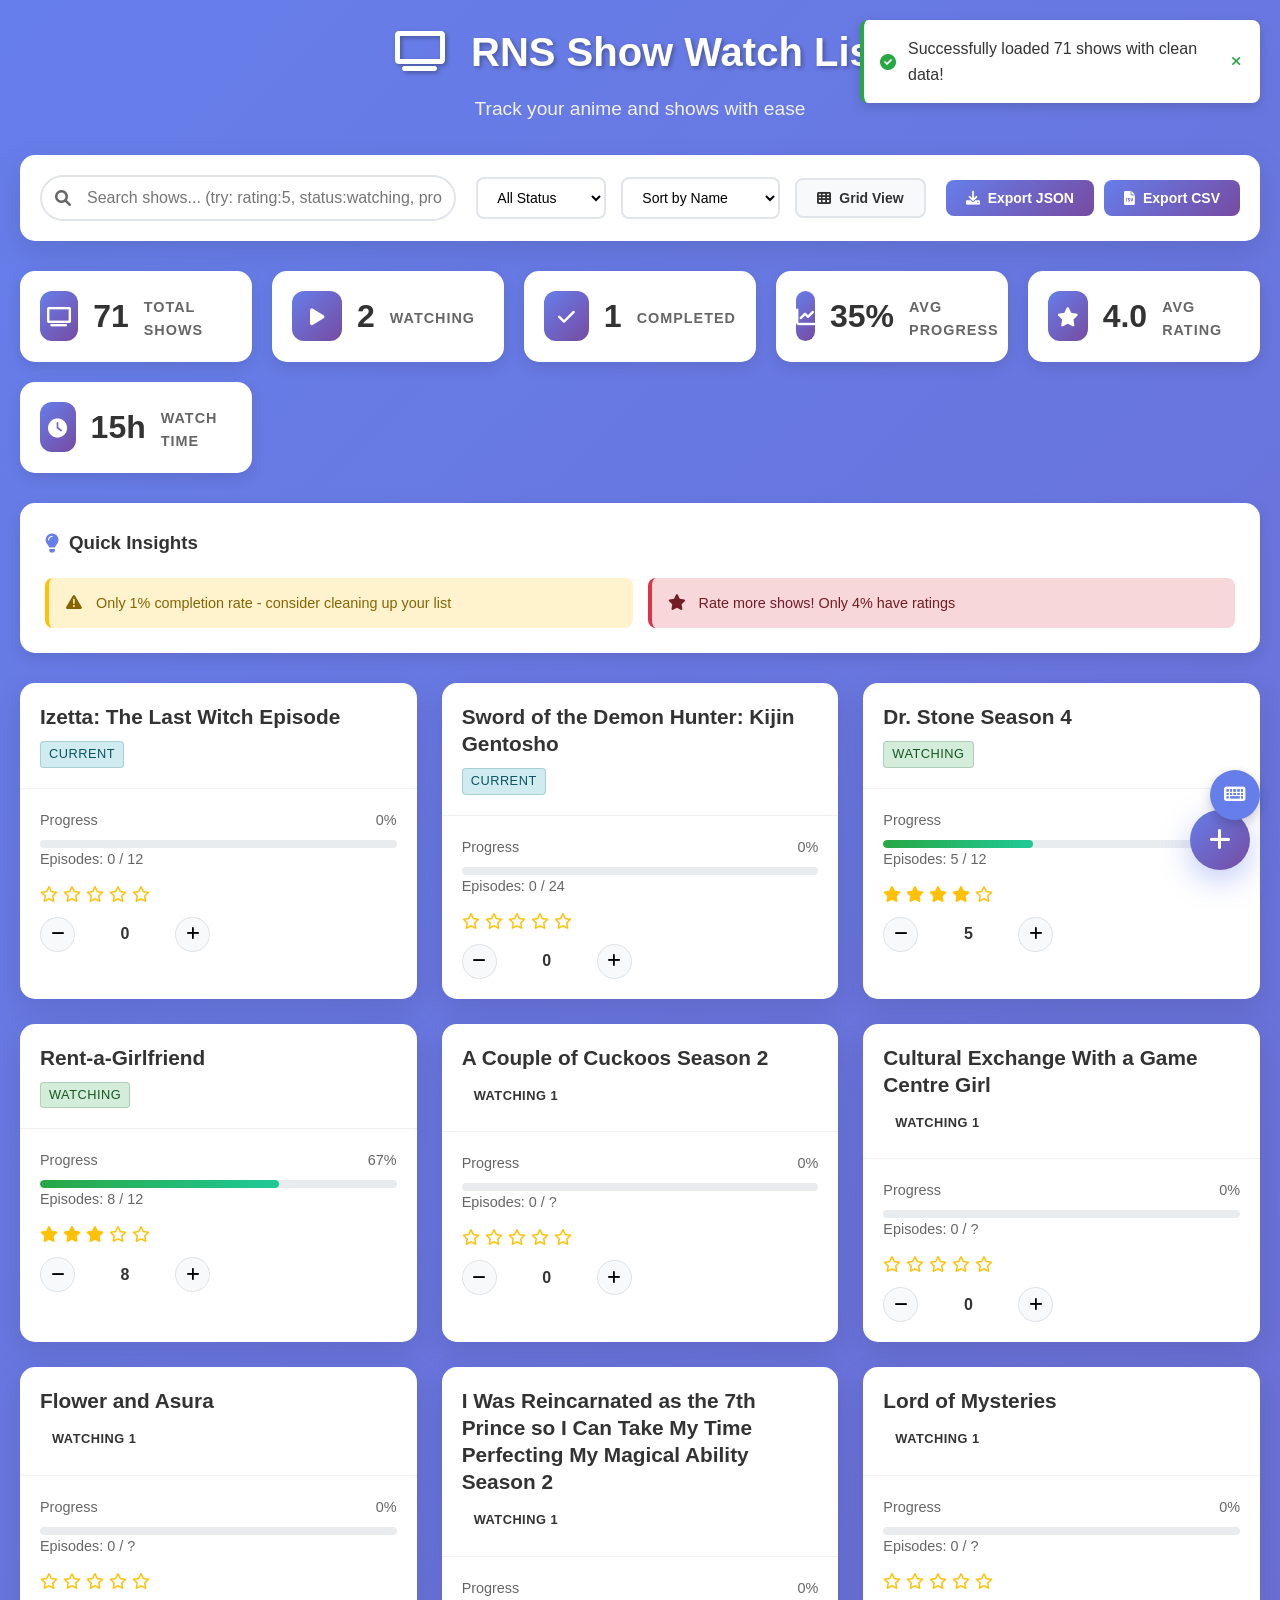
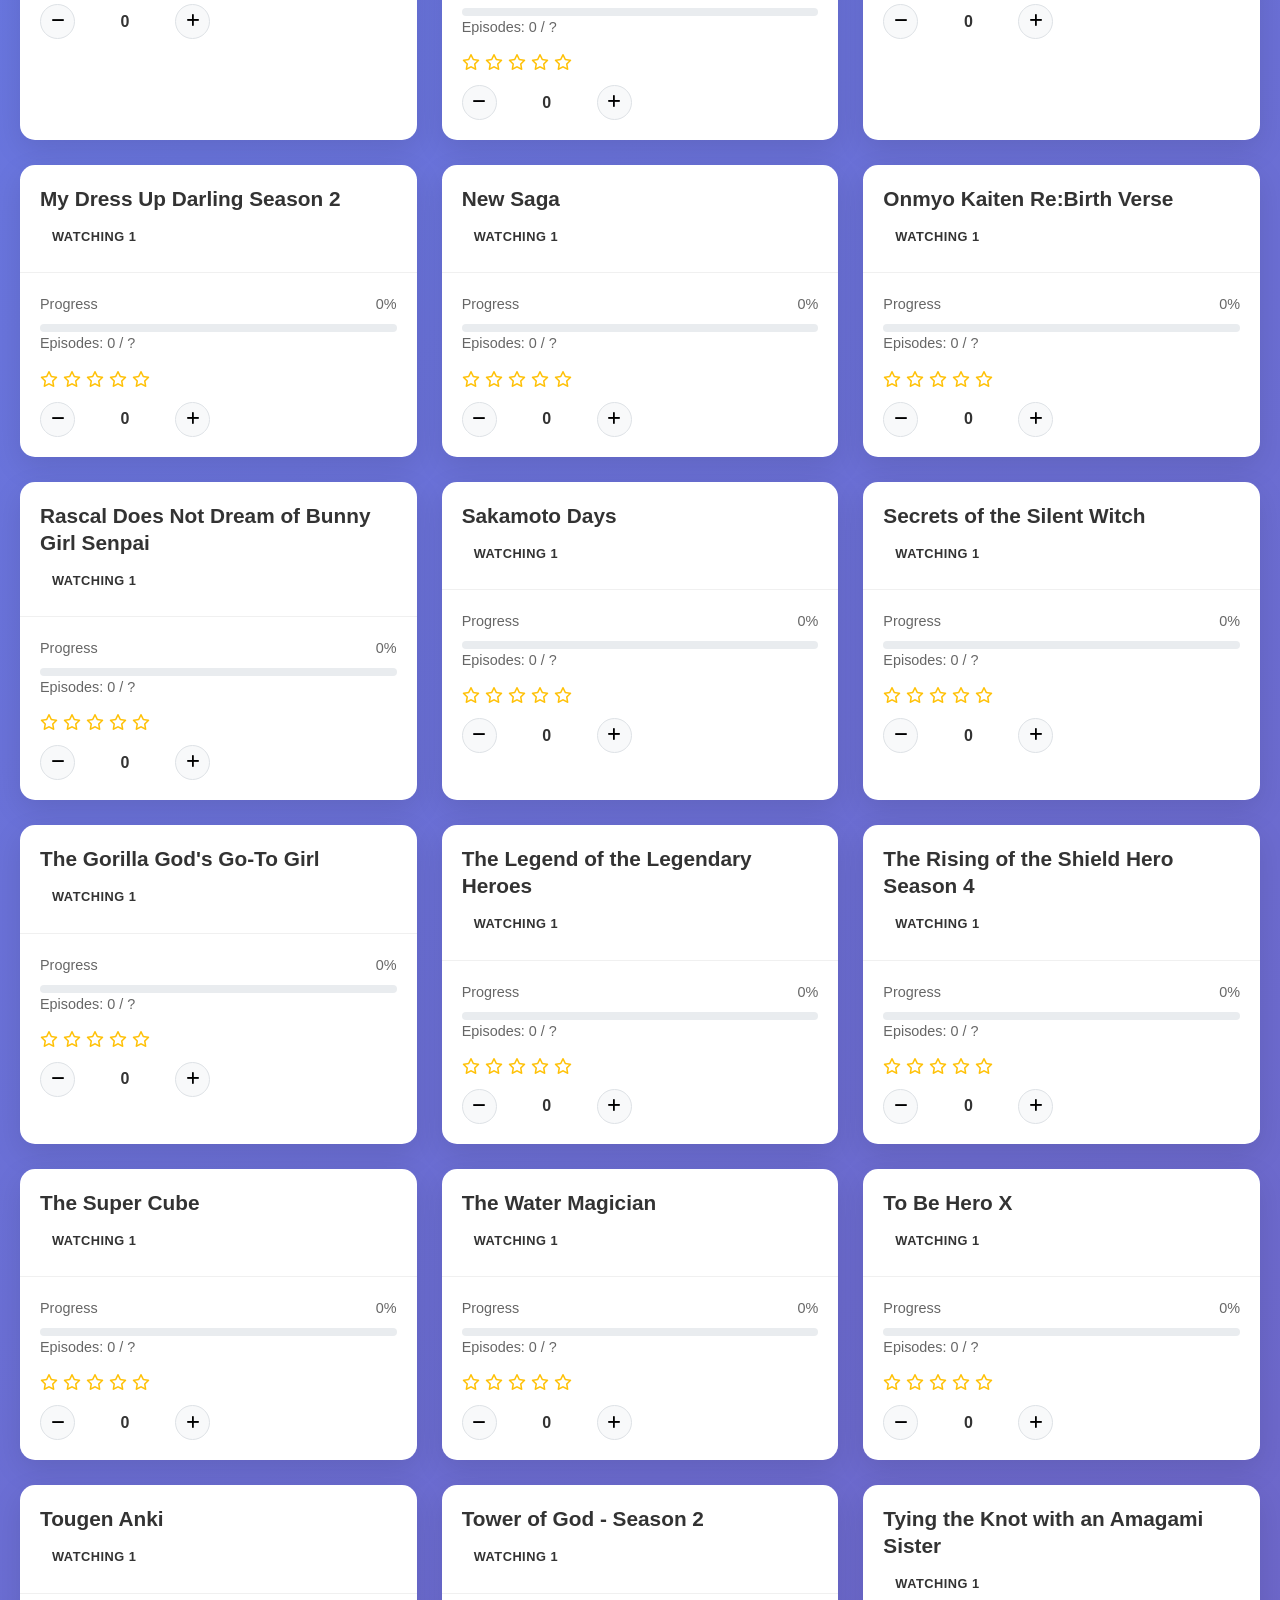
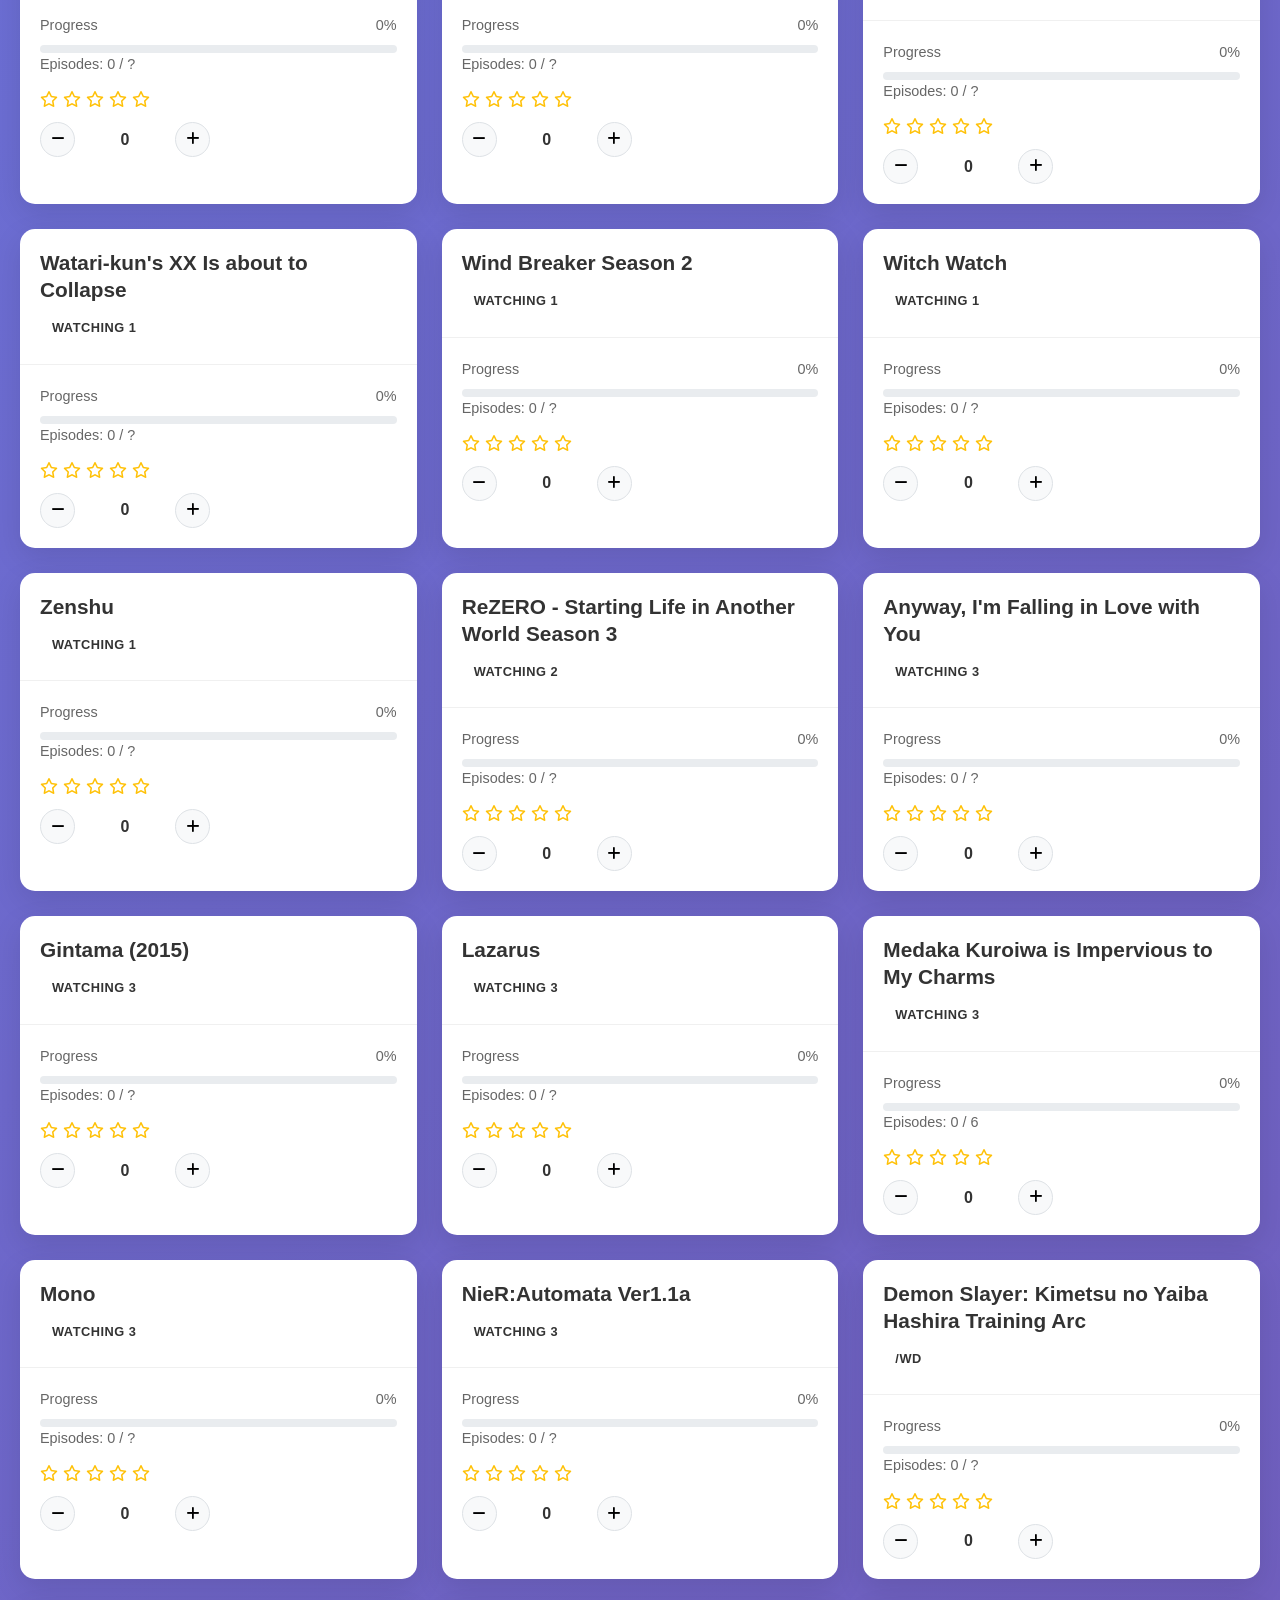
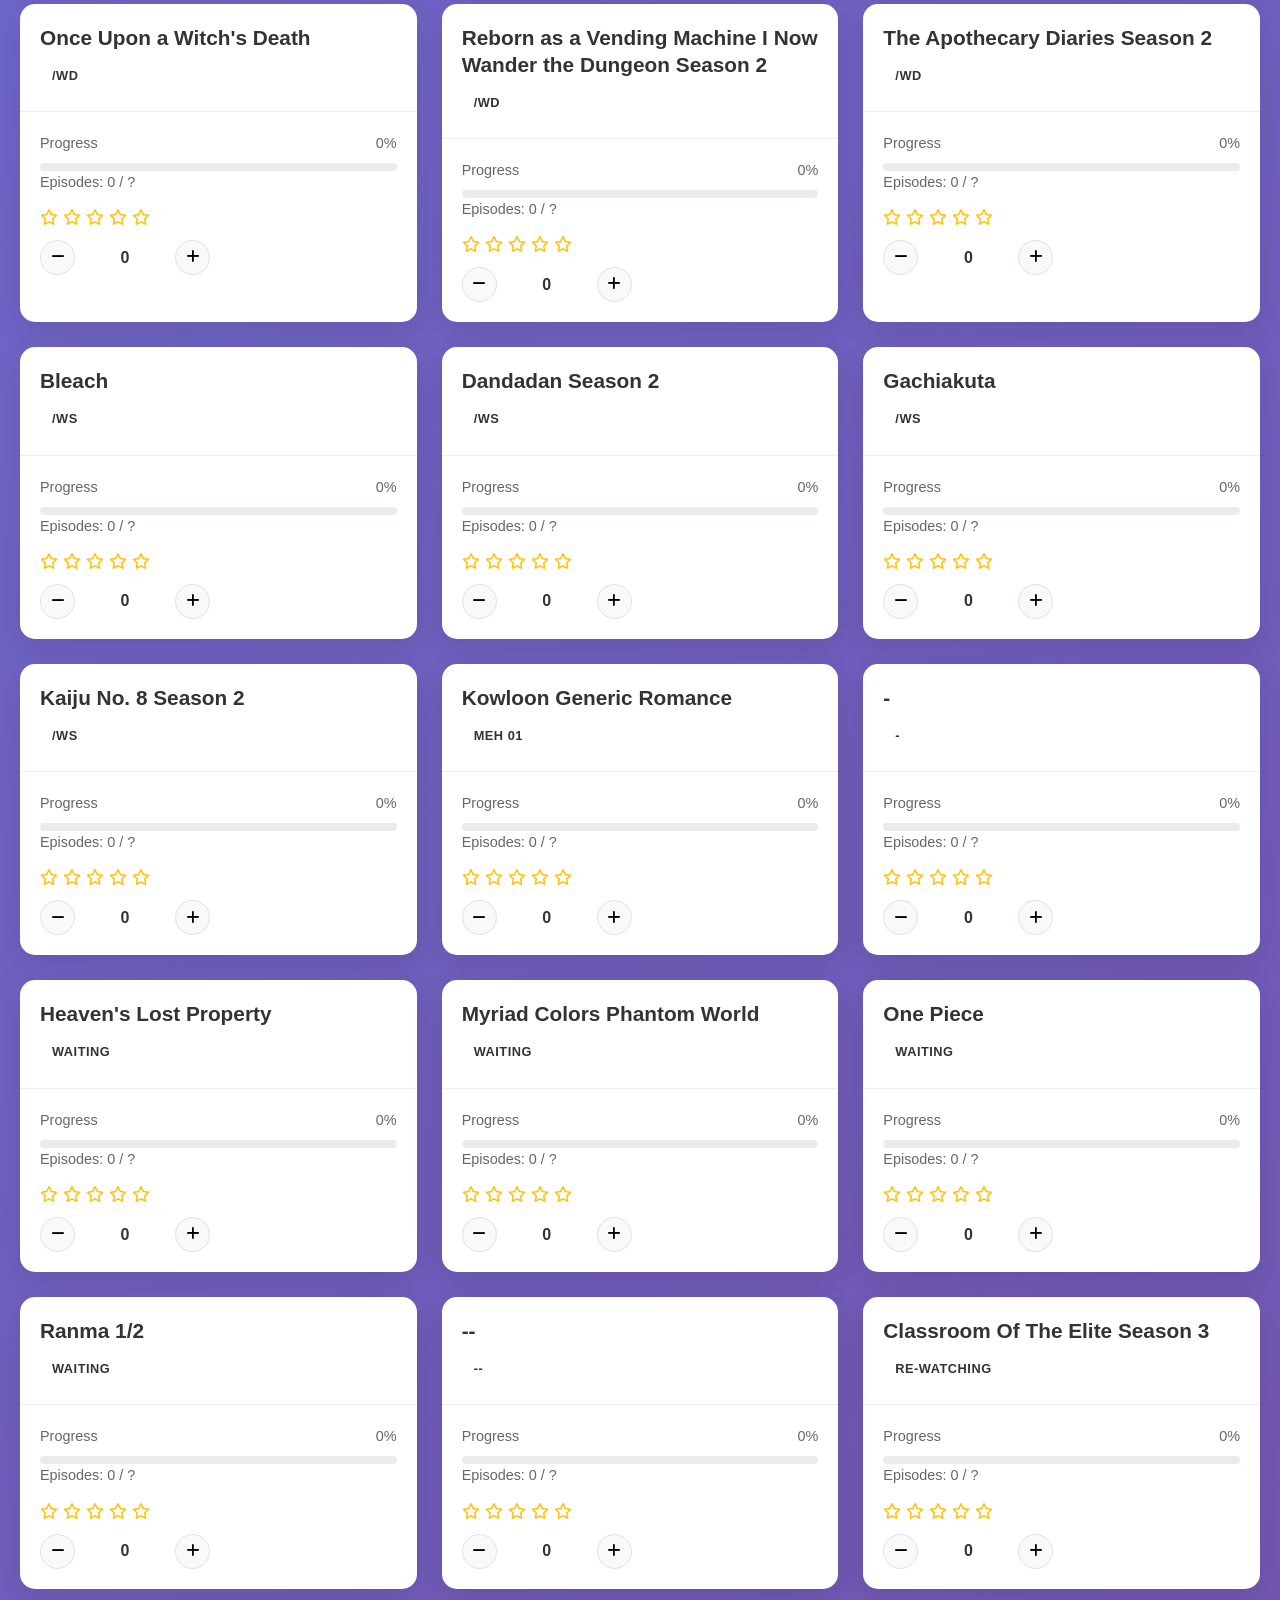
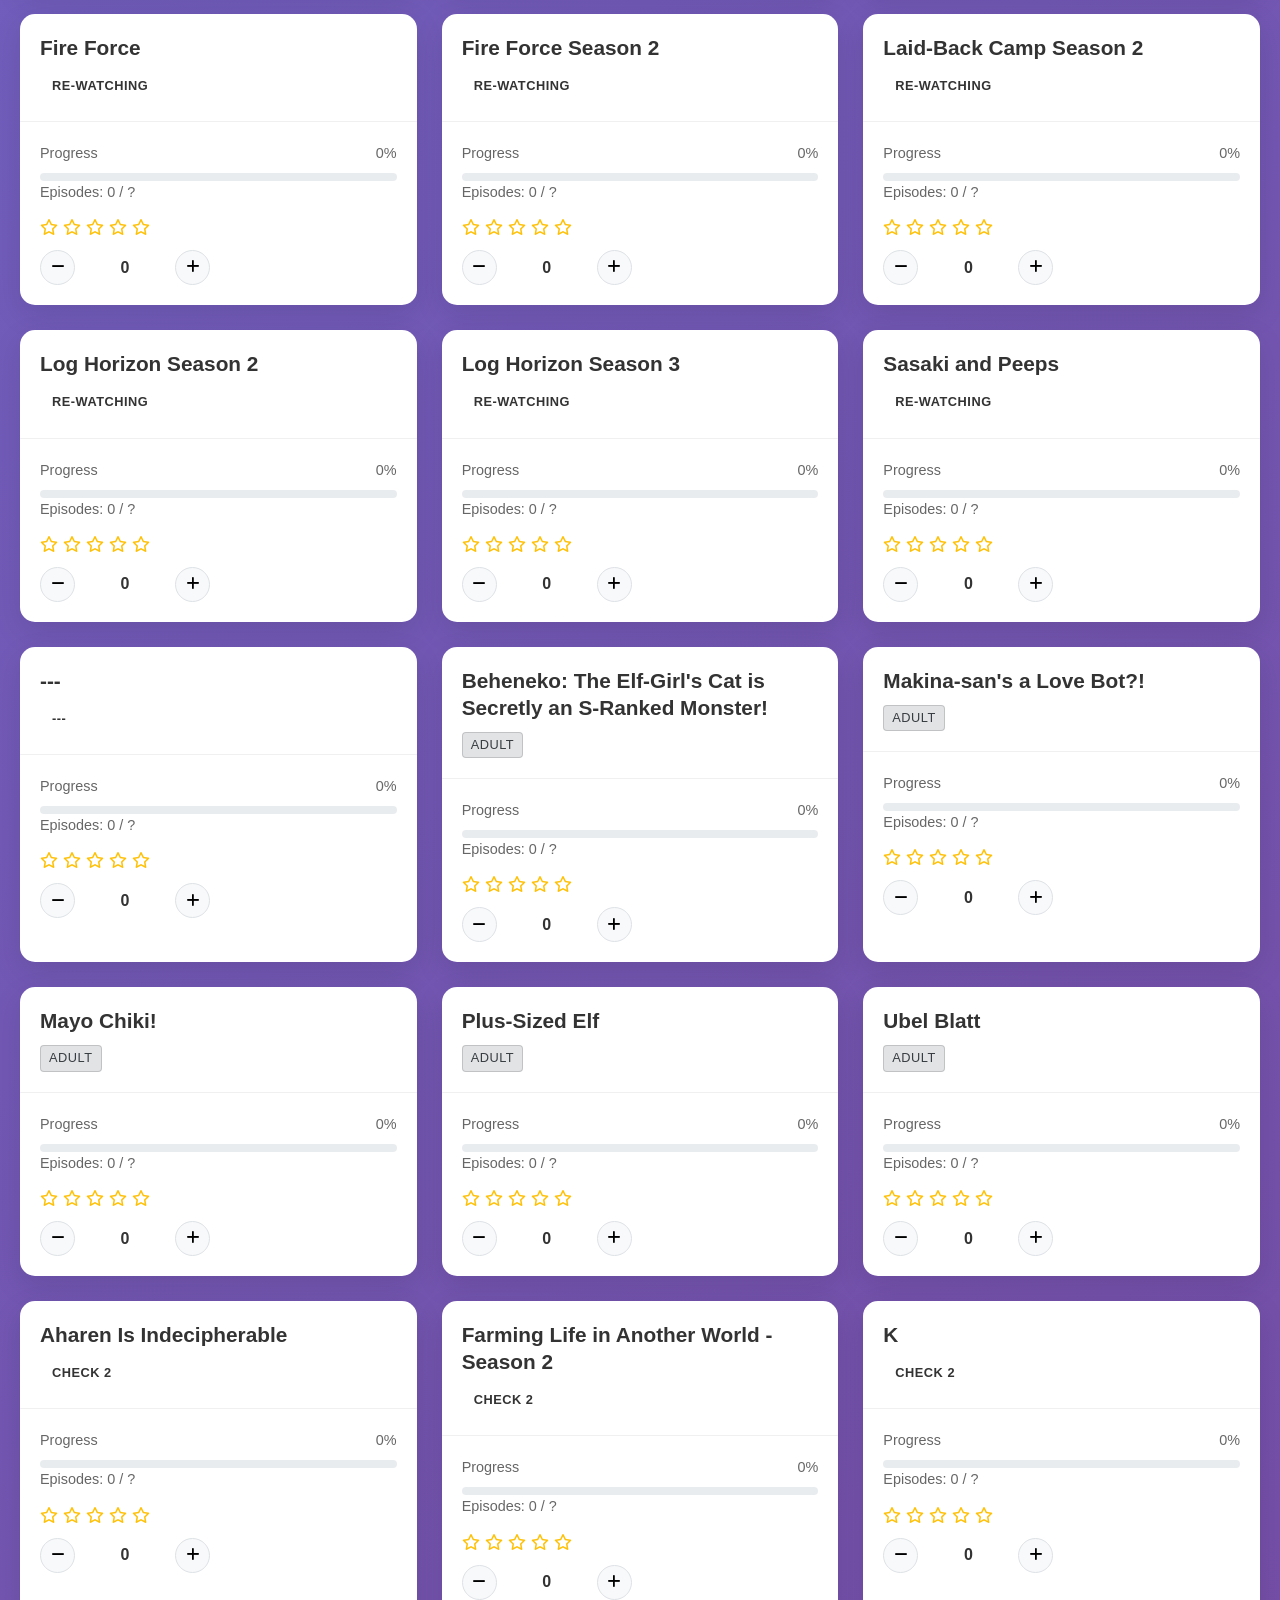
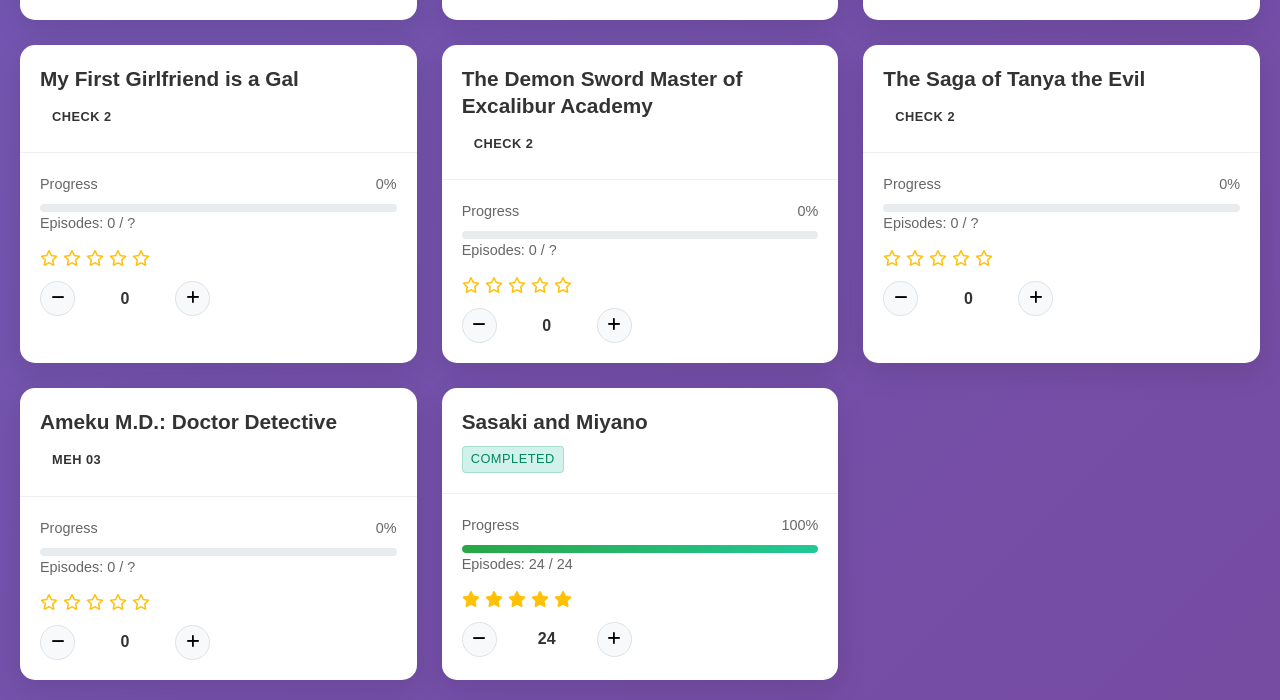
==== index.html @ f9ab8581 "Phase 2: Advanced features and analytics complete 🚀 Major enhancements delivered:  ANALYTICS & INSIG" ====
<!DOCTYPE html>
<html lang="en">
<head>
    <meta charset="UTF-8">
    <meta name="viewport" content="width=device-width, initial-scale=1.0">
    <title>RNS Show Watch List</title>
    <link rel="stylesheet" href="styles.css">
    <link href="https://cdnjs.cloudflare.com/ajax/libs/font-awesome/6.0.0/css/all.min.css" rel="stylesheet">
</head>
<body>
    <div class="container">
        <!-- Header -->
        <header class="header">
            <h1><i class="fas fa-tv"></i> RNS Show Watch List</h1>
            <p class="subtitle">Track your anime and shows with ease</p>
        </header>

        <!-- Controls -->
        <div class="controls">
            <!-- Search -->
            <div class="search-container">
                <i class="fas fa-search"></i>
                <input type="text" id="searchInput" placeholder="Search shows... (try: rating:5, status:watching, progress:>50)" class="search-input">
                <div class="search-help" style="display: none;">
                    <div class="search-tip">💡 Search tips:</div>
                    <div>• <code>rating:5</code> - Shows with 5 stars</div>
                    <div>• <code>status:watching</code> - Shows being watched</div>
                    <div>• <code>progress:>80</code> - Shows over 80% complete</div>
                    <div>• Regular text search works too!</div>
                </div>
            </div>

            <!-- Filters -->
            <div class="filters">
                <select id="statusFilter" class="filter-select">
                    <option value="">All Status</option>
                    <option value="Watching">Watching</option>
                    <option value="Completed">Completed</option>
                    <option value="Planned">Planned</option>
                    <option value="On Hold">On Hold</option>
                    <option value="Dropped">Dropped</option>
                    <option value="Adult">Adult</option>
                    <option value="Check Later">Check Later</option>
                </select>

                <select id="sortBy" class="filter-select">
                    <option value="name">Sort by Name</option>
                    <option value="progress">Sort by Progress</option>
                    <option value="rating">Sort by Rating</option>
                    <option value="status">Sort by Status</option>
                </select>

                <button id="toggleView" class="btn btn-secondary">
                    <i class="fas fa-th"></i> Grid View
                </button>
            </div>

            <!-- Export -->
            <div class="export-buttons">
                <button id="exportJson" class="btn btn-primary">
                    <i class="fas fa-download"></i> Export JSON
                </button>
                <button id="exportCsv" class="btn btn-primary">
                    <i class="fas fa-file-csv"></i> Export CSV
                </button>
            </div>
        </div>

        <!-- Enhanced Statistics Dashboard -->
        <div class="stats">
            <div class="stat-card">
                <div class="stat-icon"><i class="fas fa-tv"></i></div>
                <div class="stat-number" id="totalShows">0</div>
                <div class="stat-label">Total Shows</div>
            </div>
            <div class="stat-card">
                <div class="stat-icon"><i class="fas fa-play"></i></div>
                <div class="stat-number" id="watchingShows">0</div>
                <div class="stat-label">Watching</div>
            </div>
            <div class="stat-card">
                <div class="stat-icon"><i class="fas fa-check"></i></div>
                <div class="stat-number" id="completedShows">0</div>
                <div class="stat-label">Completed</div>
            </div>
            <div class="stat-card">
                <div class="stat-icon"><i class="fas fa-chart-line"></i></div>
                <div class="stat-number" id="averageProgress">0%</div>
                <div class="stat-label">Avg Progress</div>
            </div>
            <div class="stat-card">
                <div class="stat-icon"><i class="fas fa-star"></i></div>
                <div class="stat-number" id="averageRating">0.0</div>
                <div class="stat-label">Avg Rating</div>
            </div>
            <div class="stat-card">
                <div class="stat-icon"><i class="fas fa-clock"></i></div>
                <div class="stat-number" id="totalHours">0h</div>
                <div class="stat-label">Watch Time</div>
            </div>
        </div>
        
        <!-- Quick Insights -->
        <div class="insights-section" id="insights">
            <h3><i class="fas fa-lightbulb"></i> Quick Insights</h3>
            <div id="insights-content" class="insights-grid">
                <!-- Populated by JavaScript -->
            </div>
        </div>

        <!-- Show List -->
        <div class="show-list" id="showList">
            <!-- Shows will be dynamically populated here -->
        </div>

        <!-- Add Show Modal -->
        <div id="addShowModal" class="modal">
            <div class="modal-content">
                <div class="modal-header">
                    <h2>Add New Show</h2>
                    <span class="close">&times;</span>
                </div>
                <div class="modal-body">
                    <form id="addShowForm">
                        <div class="form-group">
                            <label for="showName">Show Name</label>
                            <input type="text" id="showName" required>
                        </div>
                        <div class="form-group">
                            <label for="showStatus">Status</label>
                            <select id="showStatus">
                                <option value="Planned">Planned</option>
                                <option value="Watching">Watching</option>
                                <option value="Completed">Completed</option>
                                <option value="On Hold">On Hold</option>
                            </select>
                        </div>
                        <div class="form-group">
                            <label for="showEpisodes">Total Episodes</label>
                            <input type="number" id="showEpisodes" min="0">
                        </div>
                        <div class="form-group">
                            <label for="showWatched">Watched Episodes</label>
                            <input type="number" id="showWatched" min="0" value="0">
                        </div>
                        <div class="form-group">
                            <label for="showRating">Rating</label>
                            <div class="star-rating" id="newShowRating">
                                <i class="far fa-star" data-rating="1"></i>
                                <i class="far fa-star" data-rating="2"></i>
                                <i class="far fa-star" data-rating="3"></i>
                                <i class="far fa-star" data-rating="4"></i>
                                <i class="far fa-star" data-rating="5"></i>
                            </div>
                        </div>
                        <div class="form-actions">
                            <button type="submit" class="btn btn-primary">Add Show</button>
                            <button type="button" class="btn btn-secondary" onclick="closeModal()">Cancel</button>
                        </div>
                    </form>
                </div>
            </div>
        </div>

        <!-- Floating Add Button -->
        <button id="addShowBtn" class="floating-btn">
            <i class="fas fa-plus"></i>
        </button>
    </div>

    <script src="script.js"></script>
</body>
</html>
---- styles.css ----
/* Reset and Base Styles */
* {
    margin: 0;
    padding: 0;
    box-sizing: border-box;
}

body {
    font-family: 'Segoe UI', Tahoma, Geneva, Verdana, sans-serif;
    background: linear-gradient(135deg, #667eea 0%, #764ba2 100%);
    min-height: 100vh;
    color: #333;
    line-height: 1.6;
}

.container {
    max-width: 1400px;
    margin: 0 auto;
    padding: 20px;
}

/* Header */
.header {
    text-align: center;
    margin-bottom: 30px;
    color: white;
}

.header h1 {
    font-size: 2.5em;
    margin-bottom: 10px;
    text-shadow: 2px 2px 4px rgba(0,0,0,0.3);
}

.header i {
    margin-right: 15px;
}

.subtitle {
    font-size: 1.2em;
    opacity: 0.9;
}

/* Controls */
.controls {
    background: white;
    padding: 20px;
    border-radius: 15px;
    box-shadow: 0 10px 30px rgba(0,0,0,0.1);
    margin-bottom: 30px;
    display: grid;
    grid-template-columns: 1fr auto auto;
    gap: 20px;
    align-items: center;
}

.search-container {
    position: relative;
}

.search-container i {
    position: absolute;
    left: 15px;
    top: 50%;
    transform: translateY(-50%);
    color: #666;
}

.search-input {
    width: 100%;
    padding: 12px 12px 12px 45px;
    border: 2px solid #e1e5e9;
    border-radius: 25px;
    font-size: 16px;
    transition: all 0.3s ease;
}

.search-input:focus {
    outline: none;
    border-color: #667eea;
    box-shadow: 0 0 0 3px rgba(102, 126, 234, 0.1);
}

.filters {
    display: flex;
    gap: 15px;
    align-items: center;
}

.filter-select {
    padding: 10px 15px;
    border: 2px solid #e1e5e9;
    border-radius: 8px;
    font-size: 14px;
    background: white;
    transition: all 0.3s ease;
}

.filter-select:focus {
    outline: none;
    border-color: #667eea;
}

.export-buttons {
    display: flex;
    gap: 10px;
}

/* Buttons */
.btn {
    padding: 10px 20px;
    border: none;
    border-radius: 8px;
    cursor: pointer;
    font-size: 14px;
    font-weight: 600;
    text-decoration: none;
    display: inline-flex;
    align-items: center;
    gap: 8px;
    transition: all 0.3s ease;
}

.btn-primary {
    background: linear-gradient(135deg, #667eea 0%, #764ba2 100%);
    color: white;
}

.btn-primary:hover {
    transform: translateY(-2px);
    box-shadow: 0 5px 15px rgba(102, 126, 234, 0.4);
}

.btn-secondary {
    background: #f8f9fa;
    color: #333;
    border: 2px solid #e1e5e9;
}

.btn-secondary:hover {
    background: #e9ecef;
}

/* Stats */
/* Enhanced Statistics */
.stats {
    display: grid;
    grid-template-columns: repeat(auto-fit, minmax(200px, 1fr));
    gap: 20px;
    margin-bottom: 30px;
}

.stat-card {
    background: white;
    padding: 20px;
    border-radius: 15px;
    box-shadow: 0 5px 15px rgba(0,0,0,0.1);
    display: flex;
    align-items: center;
    gap: 15px;
    transition: all 0.3s ease;
}

.stat-card:hover {
    transform: translateY(-5px);
    box-shadow: 0 10px 25px rgba(0,0,0,0.15);
}

.stat-icon {
    width: 50px;
    height: 50px;
    background: linear-gradient(135deg, #667eea 0%, #764ba2 100%);
    border-radius: 12px;
    display: flex;
    align-items: center;
    justify-content: center;
    color: white;
    font-size: 1.2em;
}

.stat-number {
    font-size: 2em;
    font-weight: 700;
    color: #333;
    line-height: 1;
}

.stat-label {
    font-size: 0.9em;
    color: #666;
    margin-top: 5px;
}

.stat-label {
    color: #666;
    font-weight: 600;
    text-transform: uppercase;
    font-size: 0.9em;
    letter-spacing: 1px;
}

/* Show List */
.show-list {
    display: grid;
    grid-template-columns: repeat(auto-fill, minmax(350px, 1fr));
    gap: 25px;
}

.show-card {
    background: white;
    border-radius: 15px;
    overflow: hidden;
    box-shadow: 0 10px 30px rgba(0,0,0,0.1);
    transition: all 0.3s ease;
    position: relative;
}

.show-card:hover {
    transform: translateY(-5px);
    box-shadow: 0 20px 40px rgba(0,0,0,0.15);
}

.show-header {
    padding: 20px;
    border-bottom: 1px solid #f0f0f0;
}

.show-title {
    font-size: 1.3em;
    font-weight: bold;
    margin-bottom: 10px;
    color: #333;
    line-height: 1.3;
}

.show-status {
    display: inline-block;
    padding: 5px 12px;
    border-radius: 20px;
    font-size: 0.8em;
    font-weight: 600;
    text-transform: uppercase;
    letter-spacing: 0.5px;
}

/* Comprehensive Status Styles - Auto-generated and enhanced */
.status-watching {
    background-color: #d4edda;
    color: #155724;
    border: 1px solid #15572433;
    border-radius: 4px;
    padding: 2px 8px;
    font-size: 0.8em;
    font-weight: 500;
    text-transform: uppercase;
    letter-spacing: 0.5px;
}

.status-current {
    background-color: #d1ecf1;
    color: #0c5460;
    border: 1px solid #0c546033;
    border-radius: 4px;
    padding: 2px 8px;
    font-size: 0.8em;
    font-weight: 500;
    text-transform: uppercase;
    letter-spacing: 0.5px;
}

.status-completed {
    background-color: #d1f2eb;
    color: #00875a;
    border: 1px solid #00875a33;
    border-radius: 4px;
    padding: 2px 8px;
    font-size: 0.8em;
    font-weight: 500;
    text-transform: uppercase;
    letter-spacing: 0.5px;
}

.status-planned {
    background-color: #fff3cd;
    color: #856404;
    border: 1px solid #85640433;
    border-radius: 4px;
    padding: 2px 8px;
    font-size: 0.8em;
    font-weight: 500;
    text-transform: uppercase;
    letter-spacing: 0.5px;
}

.status-on-hold {
    background-color: #f0f0f0;
    color: #6c757d;
    border: 1px solid #6c757d33;
    border-radius: 4px;
    padding: 2px 8px;
    font-size: 0.8em;
    font-weight: 500;
    text-transform: uppercase;
    letter-spacing: 0.5px;
}

.status-dropped {
    background-color: #f8d7da;
    color: #721c24;
    border: 1px solid #721c2433;
    border-radius: 4px;
    padding: 2px 8px;
    font-size: 0.8em;
    font-weight: 500;
    text-transform: uppercase;
    letter-spacing: 0.5px;
}

.status-adult {
    background-color: #e2e3e5;
    color: #383d41;
    border: 1px solid #383d4133;
    border-radius: 4px;
    padding: 2px 8px;
    font-size: 0.8em;
    font-weight: 500;
    text-transform: uppercase;
    letter-spacing: 0.5px;
}

.status-check-later {
    background-color: #ffeaa7;
    color: #6c5ce7;
    border: 1px solid #6c5ce733;
    border-radius: 4px;
    padding: 2px 8px;
    font-size: 0.8em;
    font-weight: 500;
    text-transform: uppercase;
    letter-spacing: 0.5px;
}

/* Legacy support */
.status-hold { 
    background-color: #f0f0f0;
    color: #6c757d;
    border: 1px solid #6c757d33;
    border-radius: 4px;
    padding: 2px 8px;
    font-size: 0.8em;
    font-weight: 500;
    text-transform: uppercase;
    letter-spacing: 0.5px;
}

/* Notification System */
.notification {
    position: fixed;
    top: 20px;
    right: 20px;
    max-width: 400px;
    z-index: 10000;
    background: white;
    border-radius: 8px;
    box-shadow: 0 4px 12px rgba(0,0,0,0.15);
    overflow: hidden;
    animation: slideInRight 0.3s ease-out;
}

.notification-content {
    padding: 16px;
    display: flex;
    align-items: center;
    gap: 12px;
}

.notification-success {
    border-left: 4px solid #28a745;
}

.notification-error {
    border-left: 4px solid #dc3545;
}

.notification-info {
    border-left: 4px solid #17a2b8;
}

.notification-success .fas {
    color: #28a745;
}

.notification-error .fas {
    color: #dc3545;
}

.notification-info .fas {
    color: #17a2b8;
}

.notification-close {
    background: none;
    border: none;
    cursor: pointer;
    color: #666;
    margin-left: auto;
    padding: 4px;
    border-radius: 4px;
    transition: background-color 0.2s;
}

.notification-close:hover {
    background-color: #f8f9fa;
    color: #333;
}

@keyframes slideInRight {
    from {
        transform: translateX(100%);
        opacity: 0;
    }
    to {
        transform: translateX(0);
        opacity: 1;
    }
}

/* Insights Section */
.insights-section {
    background: white;
    padding: 25px;
    border-radius: 15px;
    box-shadow: 0 5px 15px rgba(0,0,0,0.1);
    margin-bottom: 30px;
}

.insights-section h3 {
    margin: 0 0 20px 0;
    color: #333;
    display: flex;
    align-items: center;
    gap: 10px;
}

.insights-section h3 i {
    color: #667eea;
}

.insights-grid {
    display: grid;
    grid-template-columns: repeat(auto-fit, minmax(300px, 1fr));
    gap: 15px;
}

.insight-card {
    padding: 15px;
    border-radius: 8px;
    display: flex;
    align-items: center;
    gap: 12px;
    font-size: 0.9em;
    line-height: 1.4;
}

.insight-card i {
    font-size: 1.1em;
    width: 20px;
    text-align: center;
}

.insight-success {
    background: #d4edda;
    color: #155724;
    border-left: 4px solid #28a745;
}

.insight-warning {
    background: #fff3cd;
    color: #856404;
    border-left: 4px solid #ffc107;
}

.insight-info {
    background: #d1ecf1;
    color: #0c5460;
    border-left: 4px solid #17a2b8;
}

.insight-tip {
    background: #f8d7da;
    color: #721c24;
    border-left: 4px solid #dc3545;
}

.insight-achievement {
    background: #e2e3e5;
    color: #383d41;
    border-left: 4px solid #6c757d;
}

.insight-suggestion {
    background: #fff3cd;
    color: #856404;
    border-left: 4px solid #ffc107;
}

.insight-motivation {
    background: #d4edda;
    color: #155724;
    border-left: 4px solid #28a745;
}

.no-insights {
    text-align: center;
    color: #666;
    font-style: italic;
    padding: 20px;
}

/* Search enhancements */
.search-help {
    position: absolute;
    top: 100%;
    left: 0;
    right: 0;
    background: white;
    border: 1px solid #e1e5e9;
    border-top: none;
    border-radius: 0 0 8px 8px;
    padding: 15px;
    box-shadow: 0 5px 15px rgba(0,0,0,0.1);
    z-index: 1000;
}

.search-tip {
    font-weight: 600;
    color: #667eea;
    margin-bottom: 8px;
}

.search-help div {
    margin: 3px 0;
    font-size: 0.85em;
    color: #666;
}

.search-help code {
    background: #f8f9fa;
    padding: 2px 6px;
    border-radius: 3px;
    font-family: 'Courier New', monospace;
    color: #e83e8c;
}

.search-input:focus + .search-help {
    display: block;
}

/* Keyboard shortcuts help */
.help-button {
    position: fixed;
    bottom: 80px;
    right: 20px;
    width: 50px;
    height: 50px;
    background: #667eea;
    color: white;
    border: none;
    border-radius: 50%;
    font-size: 1.2em;
    cursor: pointer;
    box-shadow: 0 4px 12px rgba(0,0,0,0.2);
    transition: all 0.3s ease;
    z-index: 1000;
}

.help-button:hover {
    background: #5a6fd8;
    transform: scale(1.1);
}

.keyboard-shortcuts-modal .modal-content {
    max-width: 600px;
}

.shortcuts-grid {
    display: grid;
    grid-template-columns: 1fr 1fr;
    gap: 15px;
    margin-bottom: 25px;
}

.shortcut-item {
    display: flex;
    align-items: center;
    gap: 15px;
    padding: 10px;
    background: #f8f9fa;
    border-radius: 6px;
}

.shortcut-item kbd {
    background: #333;
    color: white;
    padding: 4px 8px;
    border-radius: 3px;
    font-family: 'Courier New', monospace;
    font-size: 0.8em;
    min-width: 24px;
    text-align: center;
}

.search-tips {
    border-top: 1px solid #eee;
    padding-top: 20px;
}

.search-tips h3 {
    margin: 0 0 15px 0;
    color: #333;
}

.tip-item {
    padding: 8px 12px;
    background: #f8f9fa;
    border-radius: 4px;
    margin: 8px 0;
    font-family: 'Courier New', monospace;
}

/* Bulk operations */
.bulk-toolbar {
    background: white;
    padding: 15px 20px;
    border-radius: 10px;
    margin-bottom: 20px;
    box-shadow: 0 2px 8px rgba(0,0,0,0.1);
    display: flex;
    justify-content: space-between;
    align-items: center;
}

.bulk-actions {
    display: flex;
    gap: 10px;
}

.selection-info {
    font-weight: 500;
    color: #666;
}

/* Enhanced animations */
@keyframes fadeInUp {
    from {
        opacity: 0;
        transform: translateY(20px);
    }
    to {
        opacity: 1;
        transform: translateY(0);
    }
}

.show-card {
    animation: fadeInUp 0.3s ease-out;
}

.insight-card {
    animation: fadeInUp 0.4s ease-out;
}

/* Progress indicators */
.progress-indicator {
    position: relative;
    overflow: hidden;
}

.progress-indicator::after {
    content: '';
    position: absolute;
    top: 0;
    left: 0;
    height: 100%;
    background: linear-gradient(90deg, transparent, rgba(255,255,255,0.4), transparent);
    animation: shimmer 2s infinite;
}

@keyframes shimmer {
    0% { transform: translateX(-100%); }
    100% { transform: translateX(100%); }
}

.show-body {
    padding: 20px;
}

.show-progress {
    margin-bottom: 15px;
}

.progress-text {
    display: flex;
    justify-content: space-between;
    margin-bottom: 8px;
    font-size: 0.9em;
    color: #666;
}

.progress-bar {
    width: 100%;
    height: 8px;
    background: #e9ecef;
    border-radius: 4px;
    overflow: hidden;
}

.progress-fill {
    height: 100%;
    background: linear-gradient(90deg, #28a745, #20c997);
    border-radius: 4px;
    transition: width 0.5s ease;
}

.show-rating {
    margin-bottom: 15px;
}

.star-rating {
    display: flex;
    gap: 5px;
}

.star-rating i {
    color: #ffc107;
    cursor: pointer;
    transition: all 0.2s ease;
}

.star-rating i:hover {
    transform: scale(1.2);
}

.show-actions {
    display: flex;
    gap: 10px;
    justify-content: space-between;
    align-items: center;
}

.episode-controls {
    display: flex;
    align-items: center;
    gap: 10px;
}

.episode-btn {
    background: #f8f9fa;
    border: 1px solid #dee2e6;
    width: 35px;
    height: 35px;
    border-radius: 50%;
    cursor: pointer;
    display: flex;
    align-items: center;
    justify-content: center;
    font-size: 0.9em;
    transition: all 0.3s ease;
}

.episode-btn:hover {
    background: #667eea;
    color: white;
    border-color: #667eea;
}

.episode-count {
    font-weight: 600;
    min-width: 80px;
    text-align: center;
}

/* Modal */
.modal {
    display: none;
    position: fixed;
    z-index: 1000;
    left: 0;
    top: 0;
    width: 100%;
    height: 100%;
    background-color: rgba(0,0,0,0.5);
    backdrop-filter: blur(5px);
}

.modal-content {
    background-color: white;
    margin: 5% auto;
    padding: 0;
    border-radius: 15px;
    width: 90%;
    max-width: 500px;
    max-height: 90vh;
    overflow-y: auto;
    box-shadow: 0 20px 60px rgba(0,0,0,0.3);
}

.modal-header {
    padding: 25px;
    border-bottom: 1px solid #f0f0f0;
    display: flex;
    justify-content: space-between;
    align-items: center;
}

.modal-header h2 {
    margin: 0;
    color: #333;
}

.close {
    font-size: 28px;
    font-weight: bold;
    cursor: pointer;
    color: #999;
    transition: color 0.3s ease;
}

.close:hover {
    color: #333;
}

.modal-body {
    padding: 25px;
}

.form-group {
    margin-bottom: 20px;
}

.form-group label {
    display: block;
    margin-bottom: 8px;
    font-weight: 600;
    color: #333;
}

.form-group input,
.form-group select {
    width: 100%;
    padding: 12px;
    border: 2px solid #e1e5e9;
    border-radius: 8px;
    font-size: 16px;
    transition: all 0.3s ease;
}

.form-group input:focus,
.form-group select:focus {
    outline: none;
    border-color: #667eea;
    box-shadow: 0 0 0 3px rgba(102, 126, 234, 0.1);
}

.form-actions {
    display: flex;
    gap: 15px;
    justify-content: flex-end;
    margin-top: 30px;
}

/* Floating Button */
.floating-btn {
    position: fixed;
    bottom: 30px;
    right: 30px;
    width: 60px;
    height: 60px;
    border-radius: 50%;
    background: linear-gradient(135deg, #667eea 0%, #764ba2 100%);
    color: white;
    border: none;
    font-size: 24px;
    cursor: pointer;
    box-shadow: 0 10px 30px rgba(102, 126, 234, 0.4);
    transition: all 0.3s ease;
    z-index: 100;
}

.floating-btn:hover {
    transform: scale(1.1);
    box-shadow: 0 15px 40px rgba(102, 126, 234, 0.6);
}

/* Responsive Design */
@media (max-width: 768px) {
    .container {
        padding: 15px;
    }

    .header h1 {
        font-size: 2em;
    }

    .controls {
        grid-template-columns: 1fr;
        gap: 15px;
    }

    .filters {
        justify-content: center;
    }

    .export-buttons {
        justify-content: center;
    }

    .show-list {
        grid-template-columns: 1fr;
        gap: 20px;
    }

    .stats {
        grid-template-columns: repeat(2, 1fr);
    }

    .floating-btn {
        bottom: 20px;
        right: 20px;
        width: 50px;
        height: 50px;
        font-size: 20px;
    }
}

@media (max-width: 480px) {
    .stats {
        grid-template-columns: 1fr;
    }

    .show-actions {
        flex-direction: column;
        gap: 15px;
        align-items: stretch;
    }

    .episode-controls {
        justify-content: center;
    }
}

/* Loading Animation */
.loading {
    text-align: center;
    padding: 50px;
    color: white;
}

.spinner {
    border: 4px solid rgba(255,255,255,0.3);
    border-radius: 50%;
    border-top: 4px solid white;
    width: 40px;
    height: 40px;
    animation: spin 1s linear infinite;
    margin: 0 auto 20px;
}

@keyframes spin {
    0% { transform: rotate(0deg); }
    100% { transform: rotate(360deg); }
}

/* Empty State */
.empty-state {
    text-align: center;
    padding: 50px;
    color: white;
}

.empty-state i {
    font-size: 4em;
    margin-bottom: 20px;
    opacity: 0.7;
}

.empty-state h3 {
    margin-bottom: 10px;
    font-size: 1.5em;
}

.empty-state p {
    opacity: 0.8;
    margin-bottom: 30px;
}
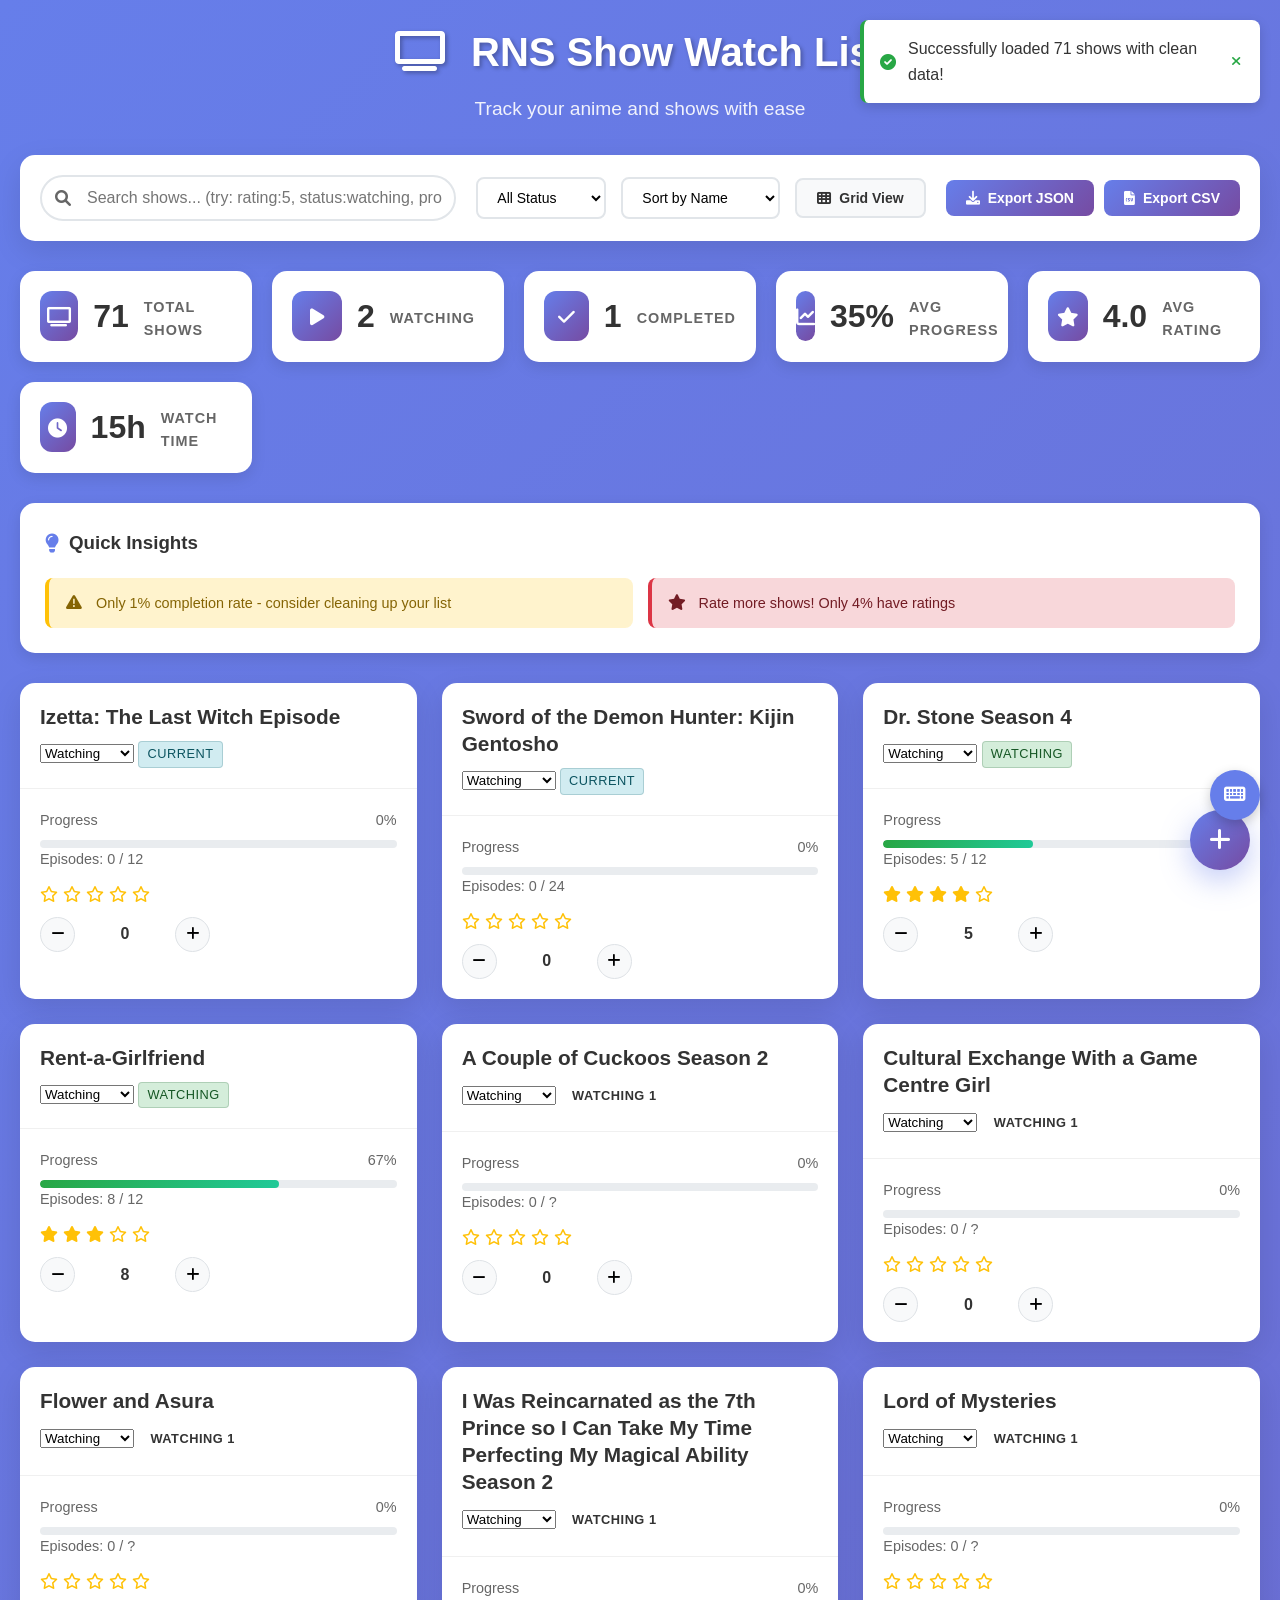
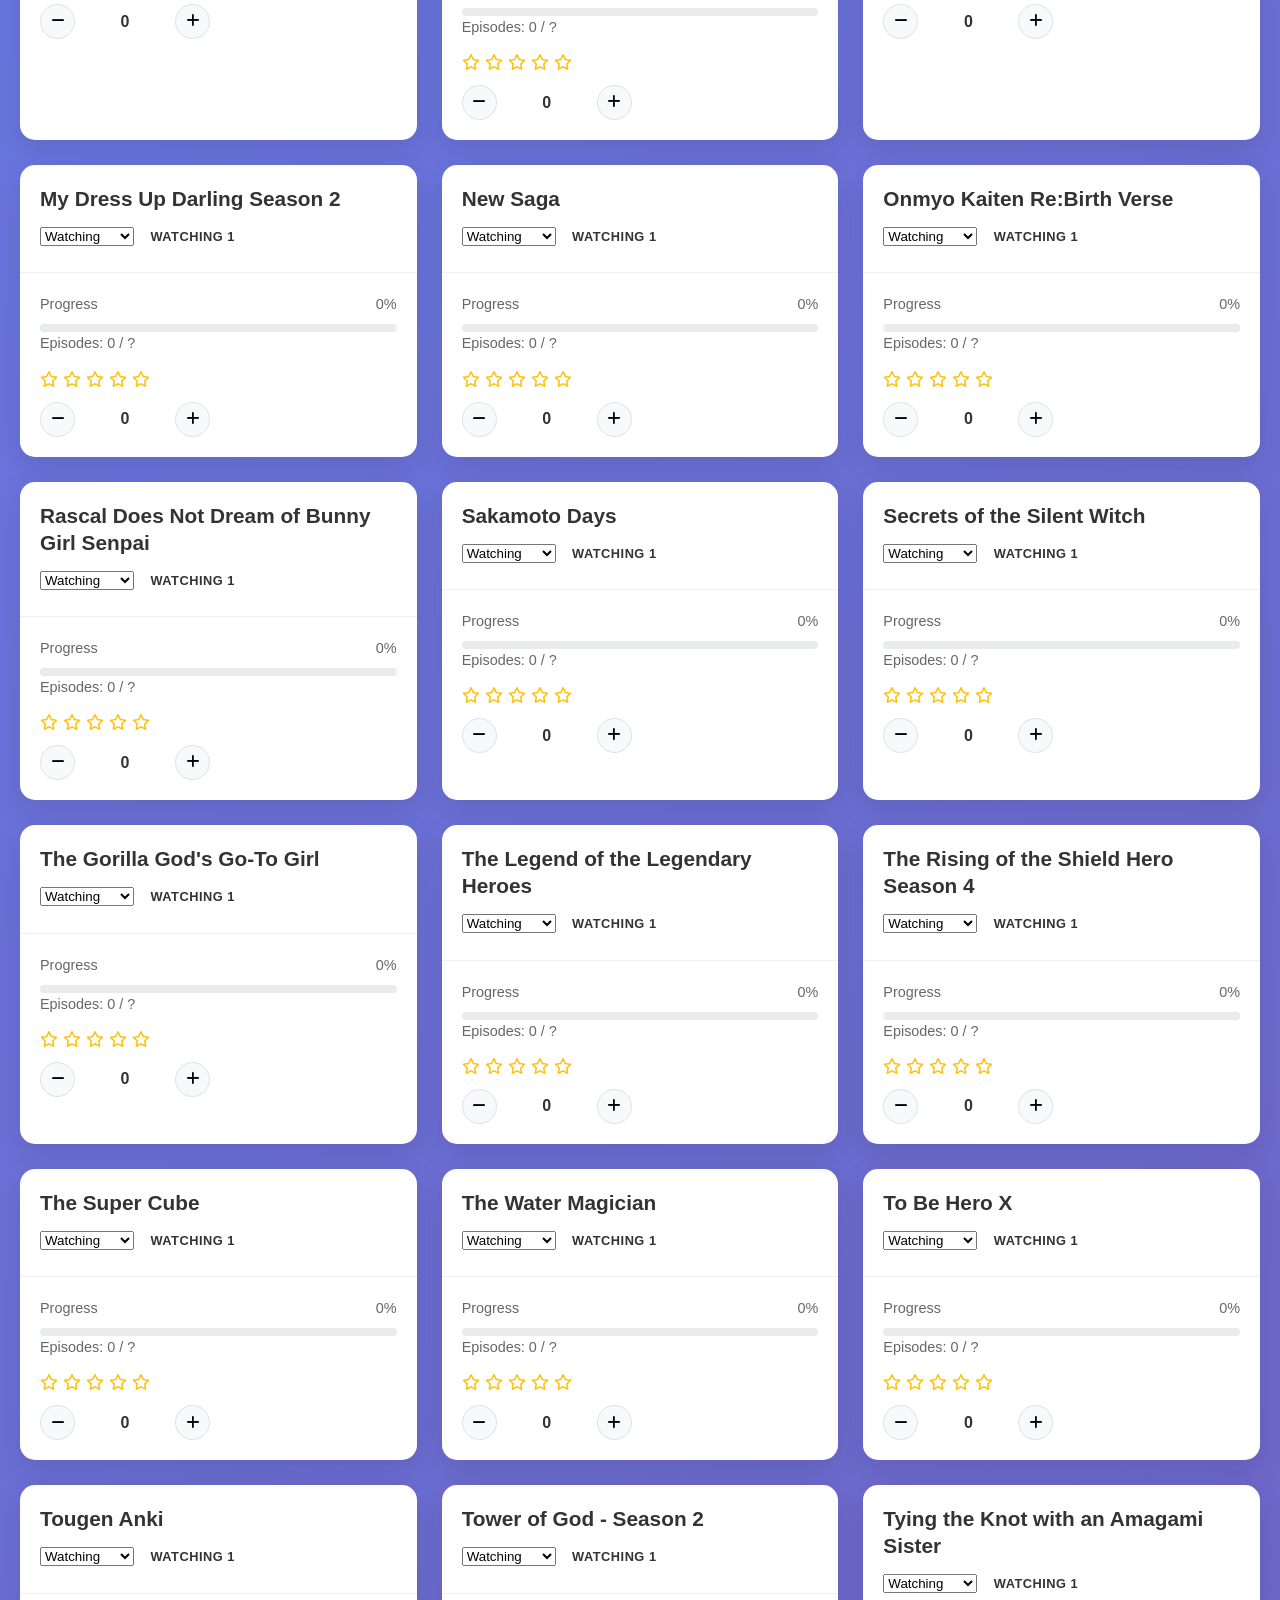
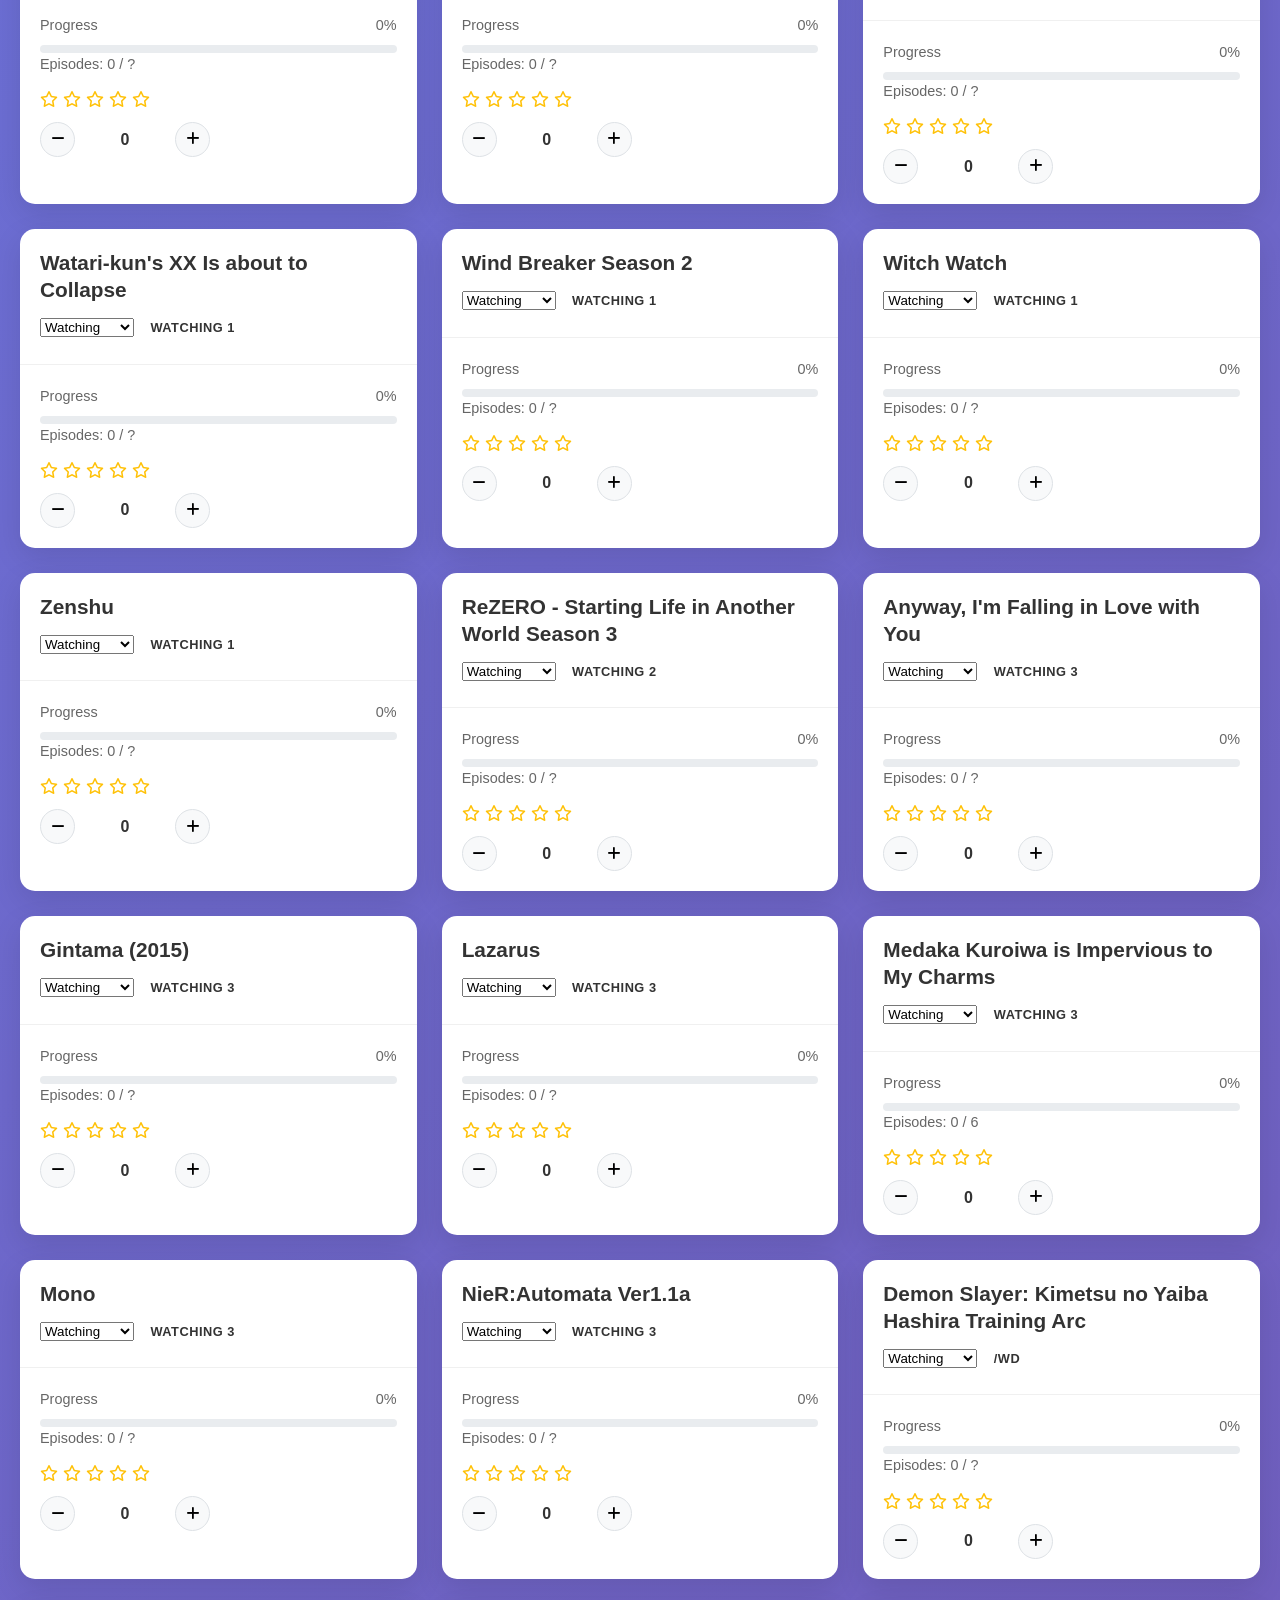
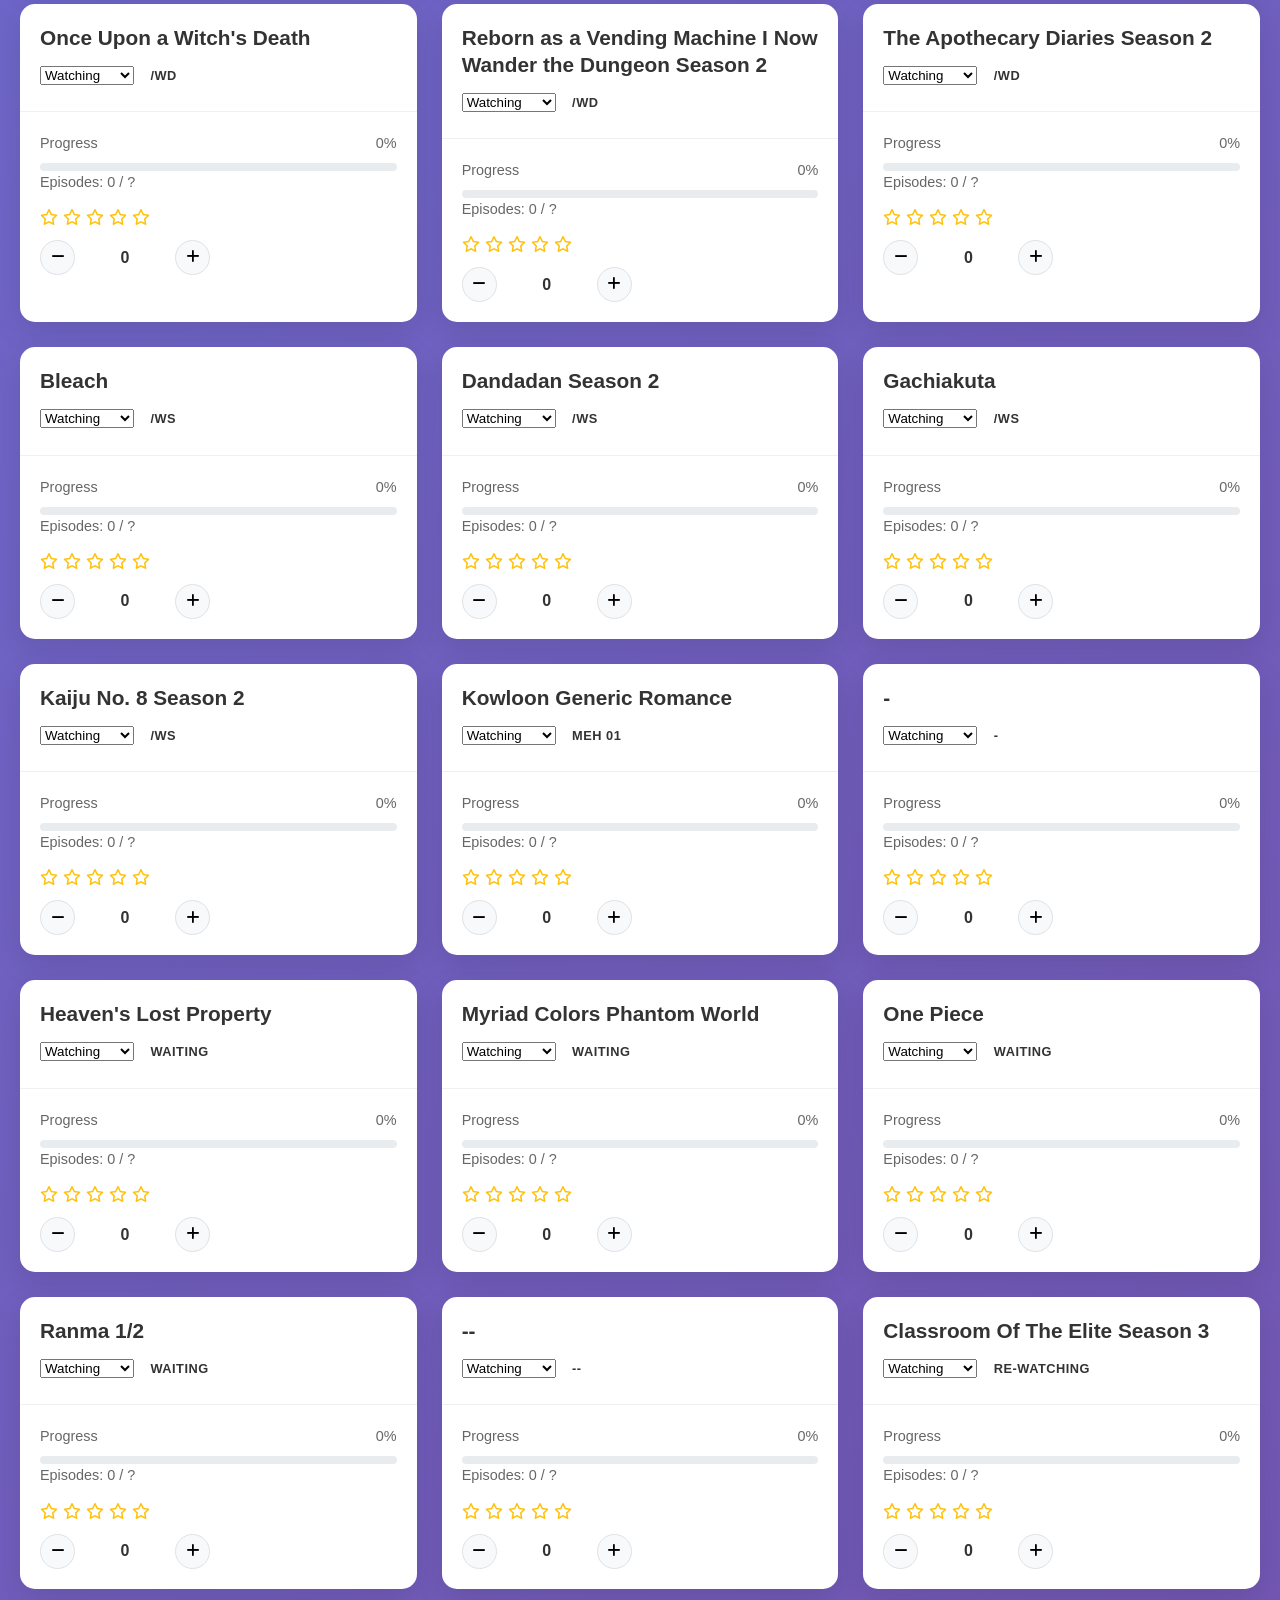
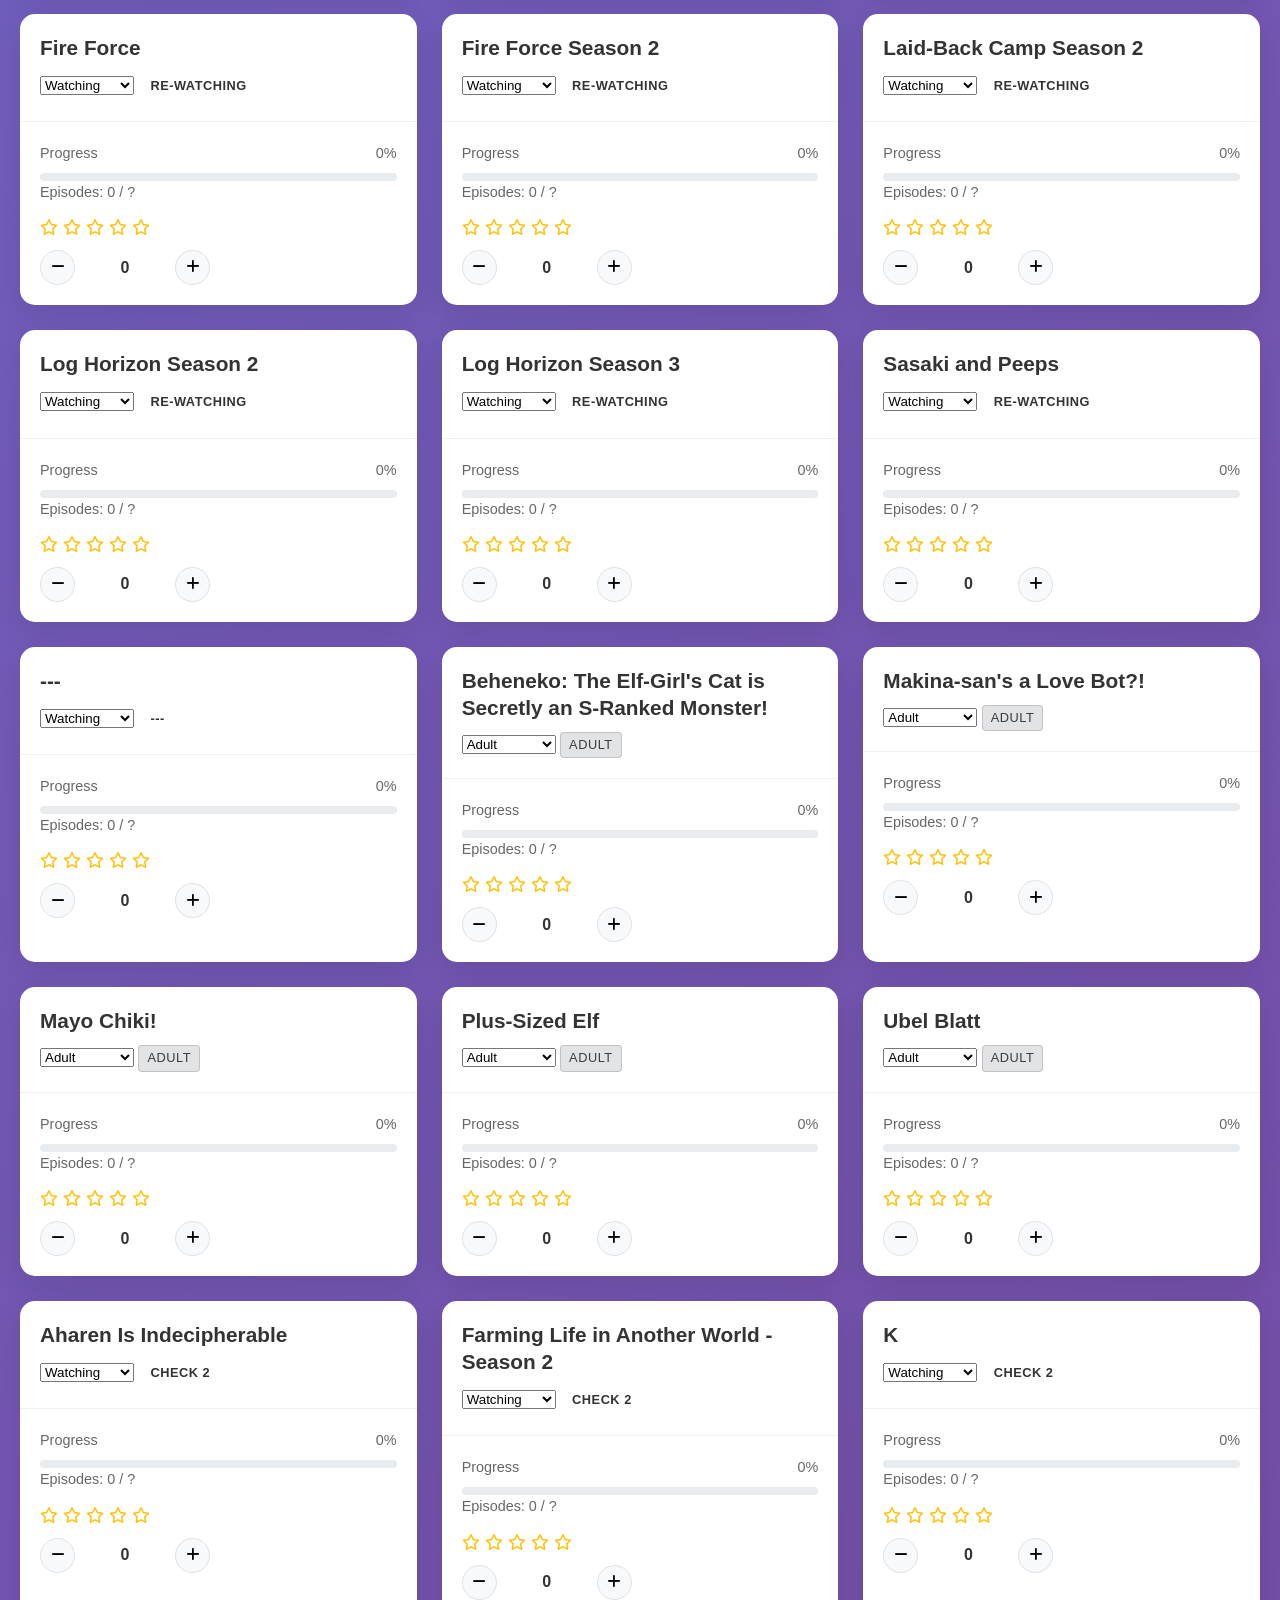
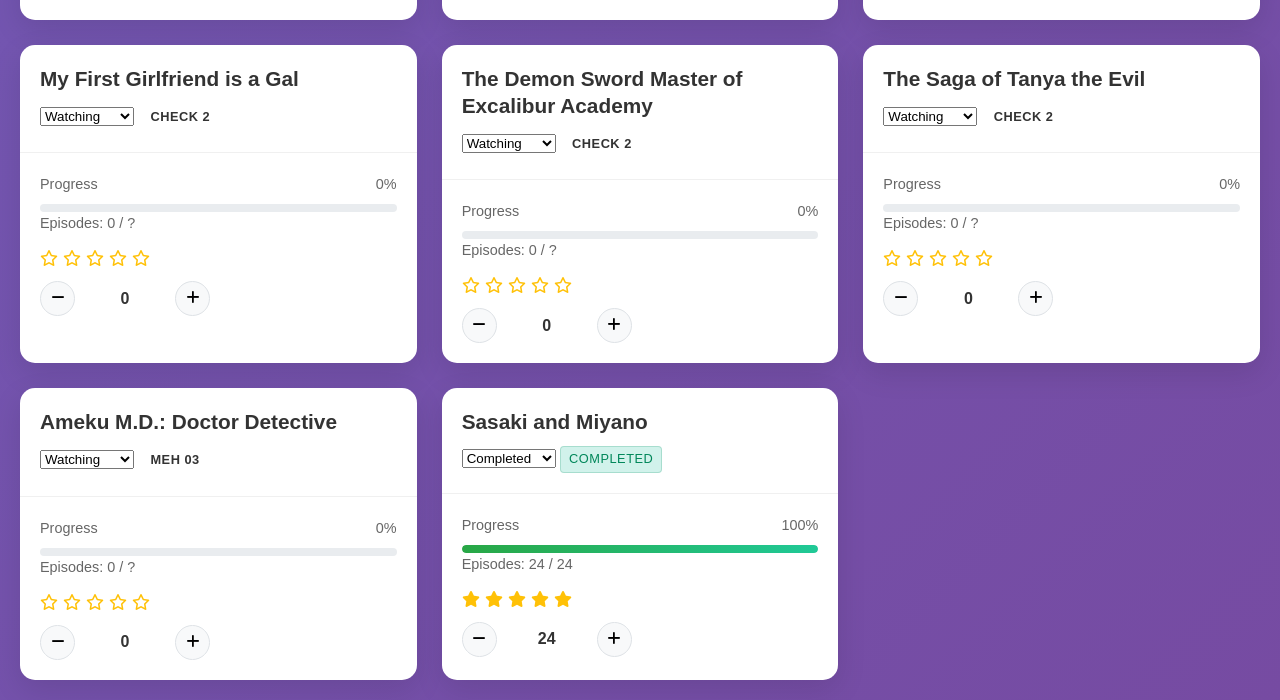
==== commit b0b7a81f: "Fix HTML validation errors: add name attributes and correct label references" ====
--- a/index.html
+++ b/index.html
@@ -20,7 +20,7 @@
             <!-- Search -->
             <div class="search-container">
                 <i class="fas fa-search"></i>
-                <input type="text" id="searchInput" placeholder="Search shows... (try: rating:5, status:watching, progress:>50)" class="search-input">
+                <input type="text" id="searchInput" name="searchInput" placeholder="Search shows... (try: rating:5, status:watching, progress:>50)" class="search-input">
                 <div class="search-help" style="display: none;">
                     <div class="search-tip">💡 Search tips:</div>
                     <div>• <code>rating:5</code> - Shows with 5 stars</div>
@@ -32,7 +32,7 @@
 
             <!-- Filters -->
             <div class="filters">
-                <select id="statusFilter" class="filter-select">
+                <select id="statusFilter" name="statusFilter" class="filter-select">
                     <option value="">All Status</option>
                     <option value="Watching">Watching</option>
                     <option value="Completed">Completed</option>
@@ -43,7 +43,7 @@
                     <option value="Check Later">Check Later</option>
                 </select>
 
-                <select id="sortBy" class="filter-select">
+                <select id="sortBy" name="sortBy" class="filter-select">
                     <option value="name">Sort by Name</option>
                     <option value="progress">Sort by Progress</option>
                     <option value="rating">Sort by Rating</option>
@@ -124,11 +124,11 @@
                     <form id="addShowForm">
                         <div class="form-group">
                             <label for="showName">Show Name</label>
-                            <input type="text" id="showName" required>
+                            <input type="text" id="showName" name="showName" required>
                         </div>
                         <div class="form-group">
                             <label for="showStatus">Status</label>
-                            <select id="showStatus">
+                            <select id="showStatus" name="showStatus">
                                 <option value="Planned">Planned</option>
                                 <option value="Watching">Watching</option>
                                 <option value="Completed">Completed</option>
@@ -137,14 +137,14 @@
                         </div>
                         <div class="form-group">
                             <label for="showEpisodes">Total Episodes</label>
-                            <input type="number" id="showEpisodes" min="0">
+                            <input type="number" id="showEpisodes" name="showEpisodes" min="0">
                         </div>
                         <div class="form-group">
                             <label for="showWatched">Watched Episodes</label>
-                            <input type="number" id="showWatched" min="0" value="0">
+                            <input type="number" id="showWatched" name="showWatched" min="0" value="0">
                         </div>
                         <div class="form-group">
-                            <label for="showRating">Rating</label>
+                            <label for="newShowRating">Rating</label>
                             <div class="star-rating" id="newShowRating">
                                 <i class="far fa-star" data-rating="1"></i>
                                 <i class="far fa-star" data-rating="2"></i>
--- a/styles.css
+++ b/styles.css
@@ -199,11 +199,54 @@
     letter-spacing: 1px;
 }
 
-/* Show List */
+/* Show List Layout */
 .show-list {
     display: grid;
     grid-template-columns: repeat(auto-fill, minmax(350px, 1fr));
     gap: 25px;
+}
+
+/* List View Layout */
+.show-list.list-view {
+    display: flex;
+    flex-direction: column;
+    gap: 10px;
+}
+
+.show-list.list-view .show-card {
+    display: flex;
+    flex-direction: row;
+    align-items: center;
+    padding: 15px 20px;
+    max-width: none;
+}
+
+.show-list.list-view .show-header {
+    flex: 1;
+    margin-bottom: 0;
+    margin-right: 20px;
+}
+
+.show-list.list-view .show-body {
+    display: flex;
+    align-items: center;
+    gap: 20px;
+    padding: 0;
+    flex: 2;
+}
+
+.show-list.list-view .show-progress {
+    margin: 0;
+    min-width: 200px;
+}
+
+.show-list.list-view .show-rating {
+    min-width: 120px;
+}
+
+.show-list.list-view .show-actions {
+    min-width: 150px;
+    justify-content: flex-end;
 }
 
 .show-card {
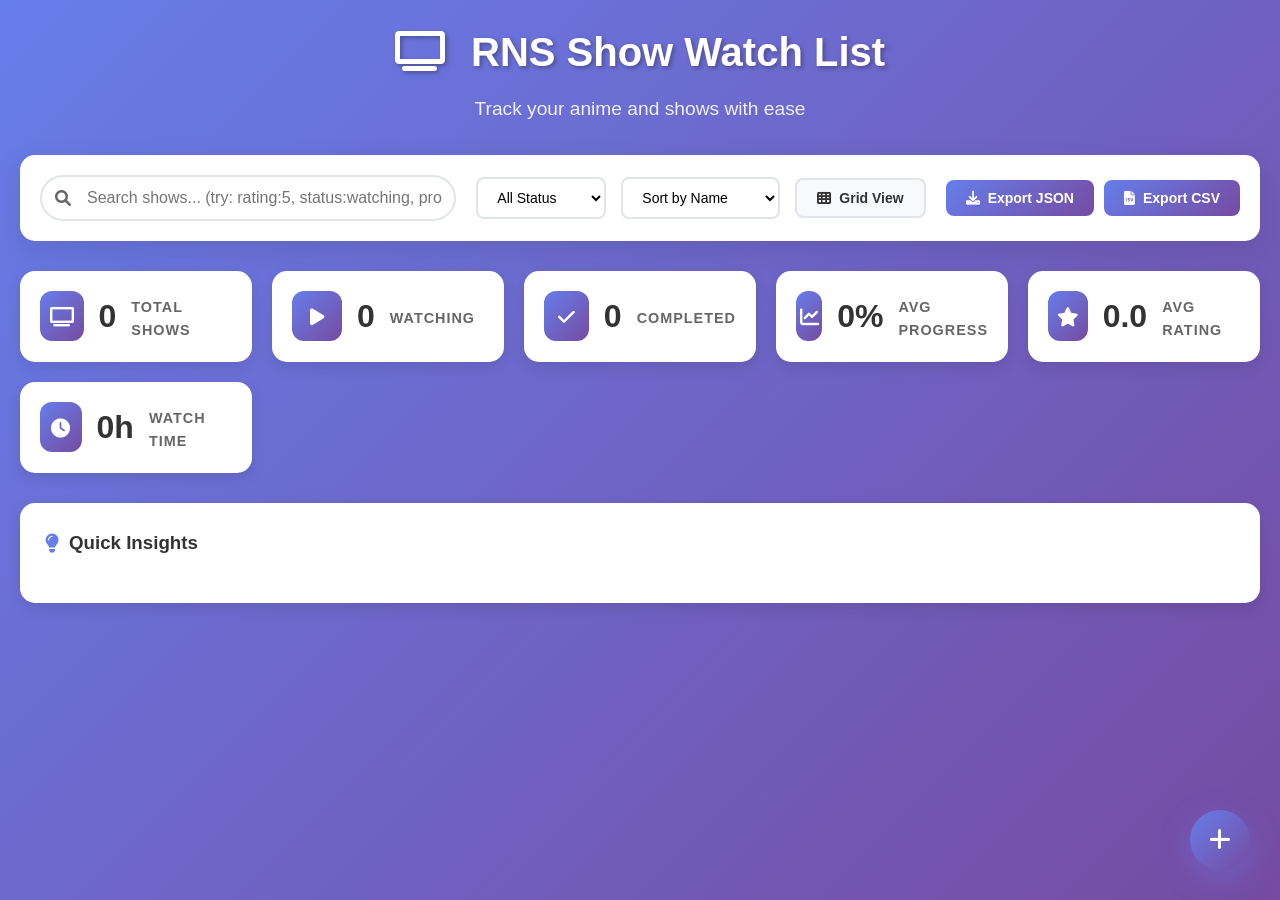
==== commit 9a914748: "☢️ NUCLEAR OPTION: Complete chrome object neutralization 🚀 MAXIMUM AGGRESSION DEPLOYMENT:  ✅ LEVEL 1" ====
--- a/index.html
+++ b/index.html
@@ -3,11 +3,142 @@
 <head>
     <meta charset="UTF-8">
     <meta name="viewport" content="width=device-width, initial-scale=1.0">
+    <meta http-equiv="Content-Security-Policy" content="script-src 'self' 'unsafe-inline' https://cdnjs.cloudflare.com; object-src 'none'; base-uri 'self';">
     <title>RNS Show Watch List</title>
+    <link rel="icon" href="data:image/svg+xml,<svg xmlns='http://www.w3.org/2000/svg' viewBox='0 0 16 16'><rect width='14' height='10' x='1' y='3' fill='%234a90e2' stroke='%23333' stroke-width='0.5' rx='1'/><circle cx='12' cy='6' r='0.8' fill='%23fff'/><circle cx='12' cy='8' r='0.8' fill='%23fff'/><rect width='8' height='6' x='2' y='4' fill='%23000'/></svg>" type="image/svg+xml">
+    
+    <!-- 🛡️ NUCLEAR EXTENSION PROTECTION - Complete chrome object neutralization -->
+    <script>
+        (function() {
+            'use strict';
+            console.log('� NUCLEAR PROTECTION: Complete chrome object neutralization');
+            
+            // LEVEL 1: Global promise rejection handler (most aggressive)
+            window.addEventListener('unhandledrejection', function(event) {
+                const errorMsg = (event.reason && event.reason.message) ? event.reason.message : String(event.reason);
+                if (errorMsg.includes('Could not establish connection') ||
+                    errorMsg.includes('Receiving end does not exist') ||
+                    errorMsg.includes('Extension context invalidated') ||
+                    errorMsg.includes('chrome-extension://') ||
+                    errorMsg.includes('moz-extension://') ||
+                    errorMsg.includes('chrome.runtime') ||
+                    errorMsg.includes('sendMessage') ||
+                    errorMsg.includes('connect')) {
+                    console.warn('🛡️ NUCLEAR BLOCK:', errorMsg);
+                    event.preventDefault();
+                    event.stopPropagation();
+                    event.stopImmediatePropagation();
+                    return false;
+                }
+            });
+            
+            // LEVEL 2: Completely replace chrome object before extensions load
+            if (typeof chrome !== 'undefined') {
+                console.log('🛡️ Replacing existing chrome object...');
+            }
+            
+            // Create safe mock chrome object
+            const safeChromeObject = {
+                runtime: {
+                    sendMessage: function() {
+                        console.warn('🛡️ Extension sendMessage blocked - returning resolved promise');
+                        return Promise.resolve({});
+                    },
+                    connect: function() {
+                        console.warn('🛡️ Extension connect blocked - returning mock port');
+                        return {
+                            postMessage: function() { console.warn('🛡️ Port postMessage blocked'); },
+                            onMessage: { addListener: function() { console.warn('🛡️ Port onMessage blocked'); } },
+                            onDisconnect: { addListener: function() { console.warn('🛡️ Port onDisconnect blocked'); } },
+                            disconnect: function() { console.warn('🛡️ Port disconnect blocked'); }
+                        };
+                    },
+                    onMessage: { addListener: function() { console.warn('🛡️ Runtime onMessage blocked'); } },
+                    onConnect: { addListener: function() { console.warn('🛡️ Runtime onConnect blocked'); } },
+                    id: undefined // Explicitly undefined to signal no extension
+                }
+            };
+            
+            // LEVEL 3: Override chrome with non-configurable property
+            try {
+                Object.defineProperty(window, 'chrome', {
+                    value: safeChromeObject,
+                    writable: false,
+                    configurable: false,
+                    enumerable: true
+                });
+                console.log('✅ Chrome object permanently replaced with safe version');
+            } catch(e) {
+                console.warn('⚠️ Could not override chrome object:', e.message);
+                // Fallback: direct assignment
+                window.chrome = safeChromeObject;
+                console.log('✅ Chrome object replaced via direct assignment');
+            }
+            
+            // LEVEL 4: Block any attempts to restore chrome
+            const observer = new MutationObserver(function() {
+                if (window.chrome !== safeChromeObject) {
+                    console.warn('🛡️ Chrome object restoration attempt blocked');
+                    window.chrome = safeChromeObject;
+                }
+            });
+            
+            // Start monitoring immediately
+            if (document.body) {
+                observer.observe(document.body, { childList: true, subtree: true });
+            } else {
+                document.addEventListener('DOMContentLoaded', function() {
+                    observer.observe(document.body, { childList: true, subtree: true });
+                });
+            }
+            
+            console.log('� NUCLEAR PROTECTION COMPLETE - Extensions neutralized');
+        })();
+    </script>
+    
     <link rel="stylesheet" href="styles.css">
     <link href="https://cdnjs.cloudflare.com/ajax/libs/font-awesome/6.0.0/css/all.min.css" rel="stylesheet">
 </head>
 <body>
+    <!-- 🛡️ BODY-LEVEL PROTECTION: Immediate script execution -->
+    <script>
+        console.log('🛡️ Body-level protection initializing...');
+        
+        // Override any remaining console.error calls from extensions
+        const originalConsoleError = console.error;
+        console.error = function(...args) {
+            const errorMessage = args.join(' ');
+            if (errorMessage.includes('Could not establish connection') ||
+                errorMessage.includes('Receiving end does not exist') ||
+                errorMessage.includes('Extension context invalidated') ||
+                errorMessage.includes('chrome-extension://') ||
+                errorMessage.includes('sendMessage') ||
+                errorMessage.includes('chrome.runtime')) {
+                console.warn('🛡️ INTERCEPTED console.error:', errorMessage);
+                return; // Block the error completely
+            }
+            originalConsoleError.apply(console, args); // Allow other errors
+        };
+        
+        // Ensure chrome object remains safe
+        if (typeof window.chrome === 'undefined' || !window.chrome.runtime || !window.chrome.runtime.sendMessage) {
+            console.warn('🛡️ Chrome object missing or incomplete, recreating...');
+            window.chrome = {
+                runtime: {
+                    sendMessage: () => Promise.resolve({}),
+                    connect: () => ({
+                        postMessage: () => {},
+                        onMessage: { addListener: () => {} },
+                        onDisconnect: { addListener: () => {} },
+                        disconnect: () => {}
+                    })
+                }
+            };
+        }
+        
+        console.log('✅ Body-level protection complete');
+    </script>
+    
     <div class="container">
         <!-- Header -->
         <header class="header">
@@ -144,7 +275,8 @@
                             <input type="number" id="showWatched" name="showWatched" min="0" value="0">
                         </div>
                         <div class="form-group">
-                            <label for="newShowRating">Rating</label>
+                            <div class="form-label">Rating</div>
+                            <input type="hidden" id="showRating" name="showRating" value="0">
                             <div class="star-rating" id="newShowRating">
                                 <i class="far fa-star" data-rating="1"></i>
                                 <i class="far fa-star" data-rating="2"></i>
--- a/styles.css
+++ b/styles.css
@@ -881,7 +881,8 @@
     margin-bottom: 20px;
 }
 
-.form-group label {
+.form-group label,
+.form-group .form-label {
     display: block;
     margin-bottom: 8px;
     font-weight: 600;
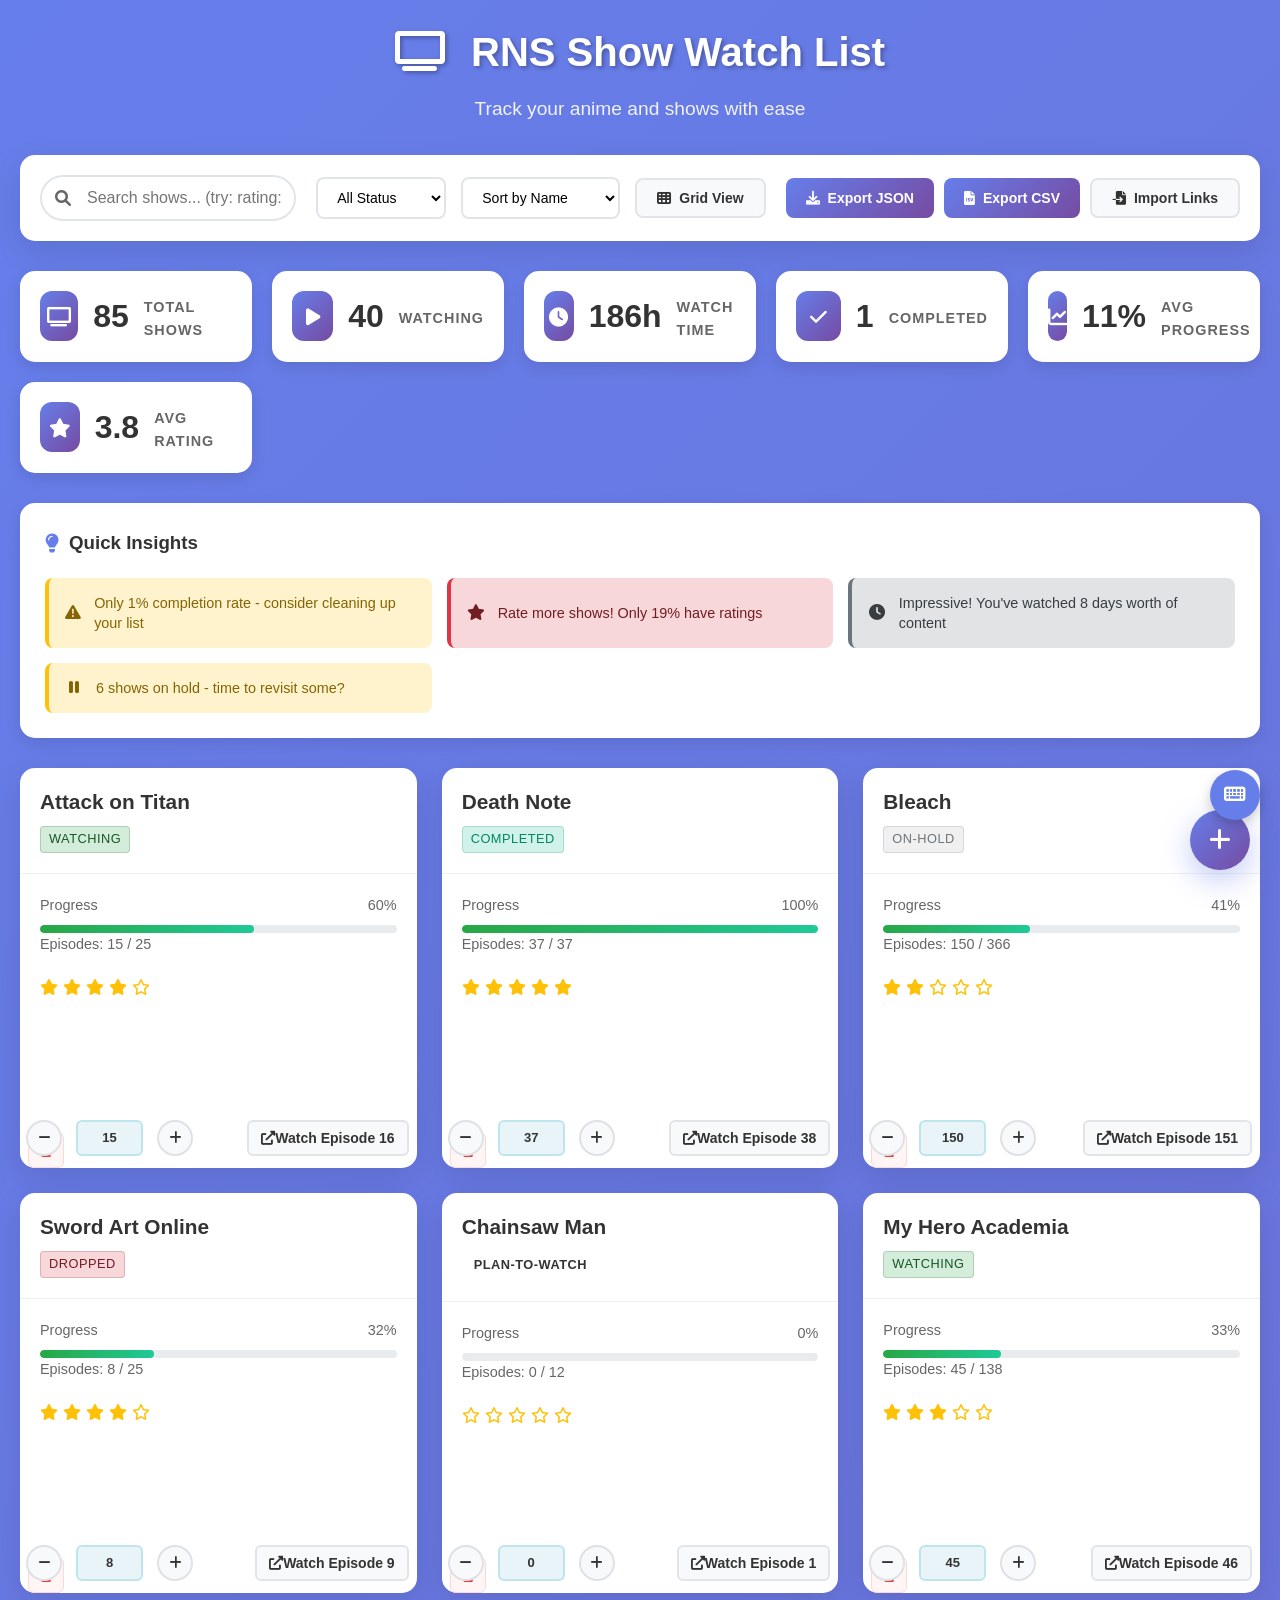
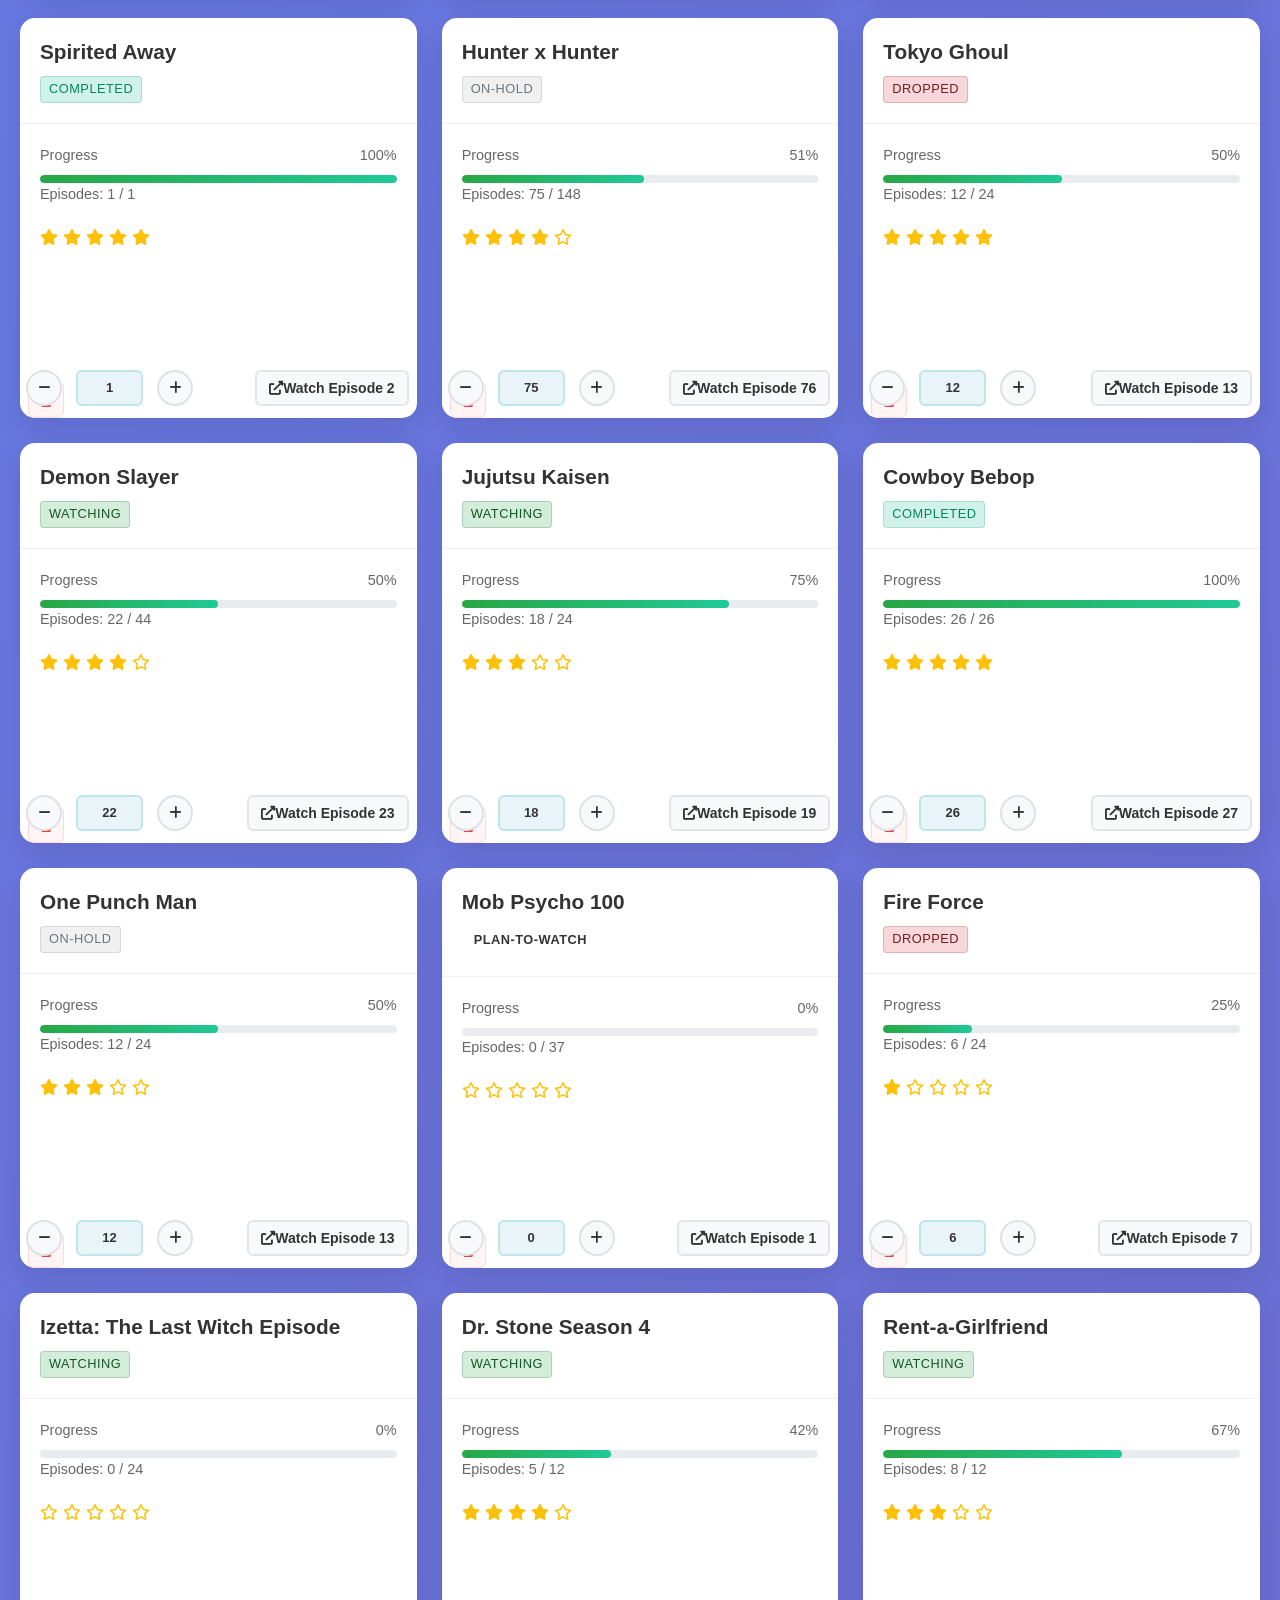
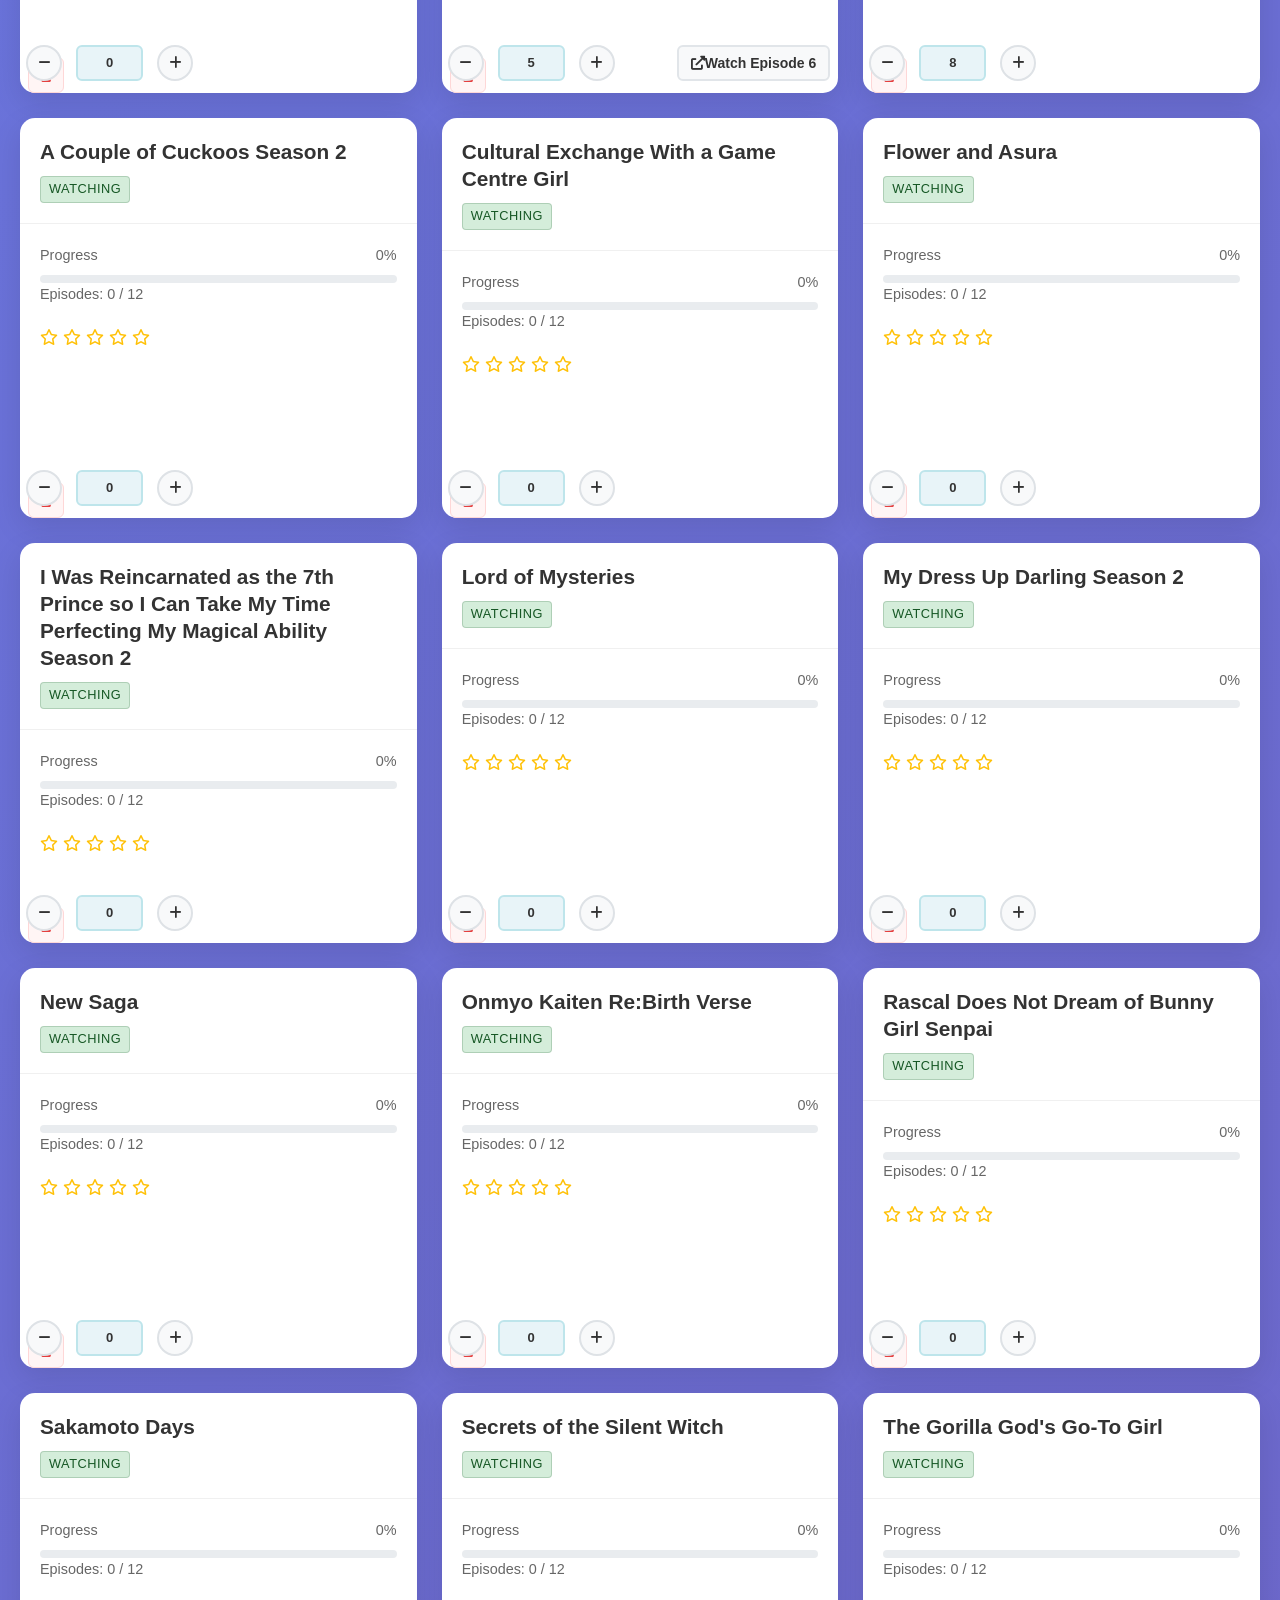
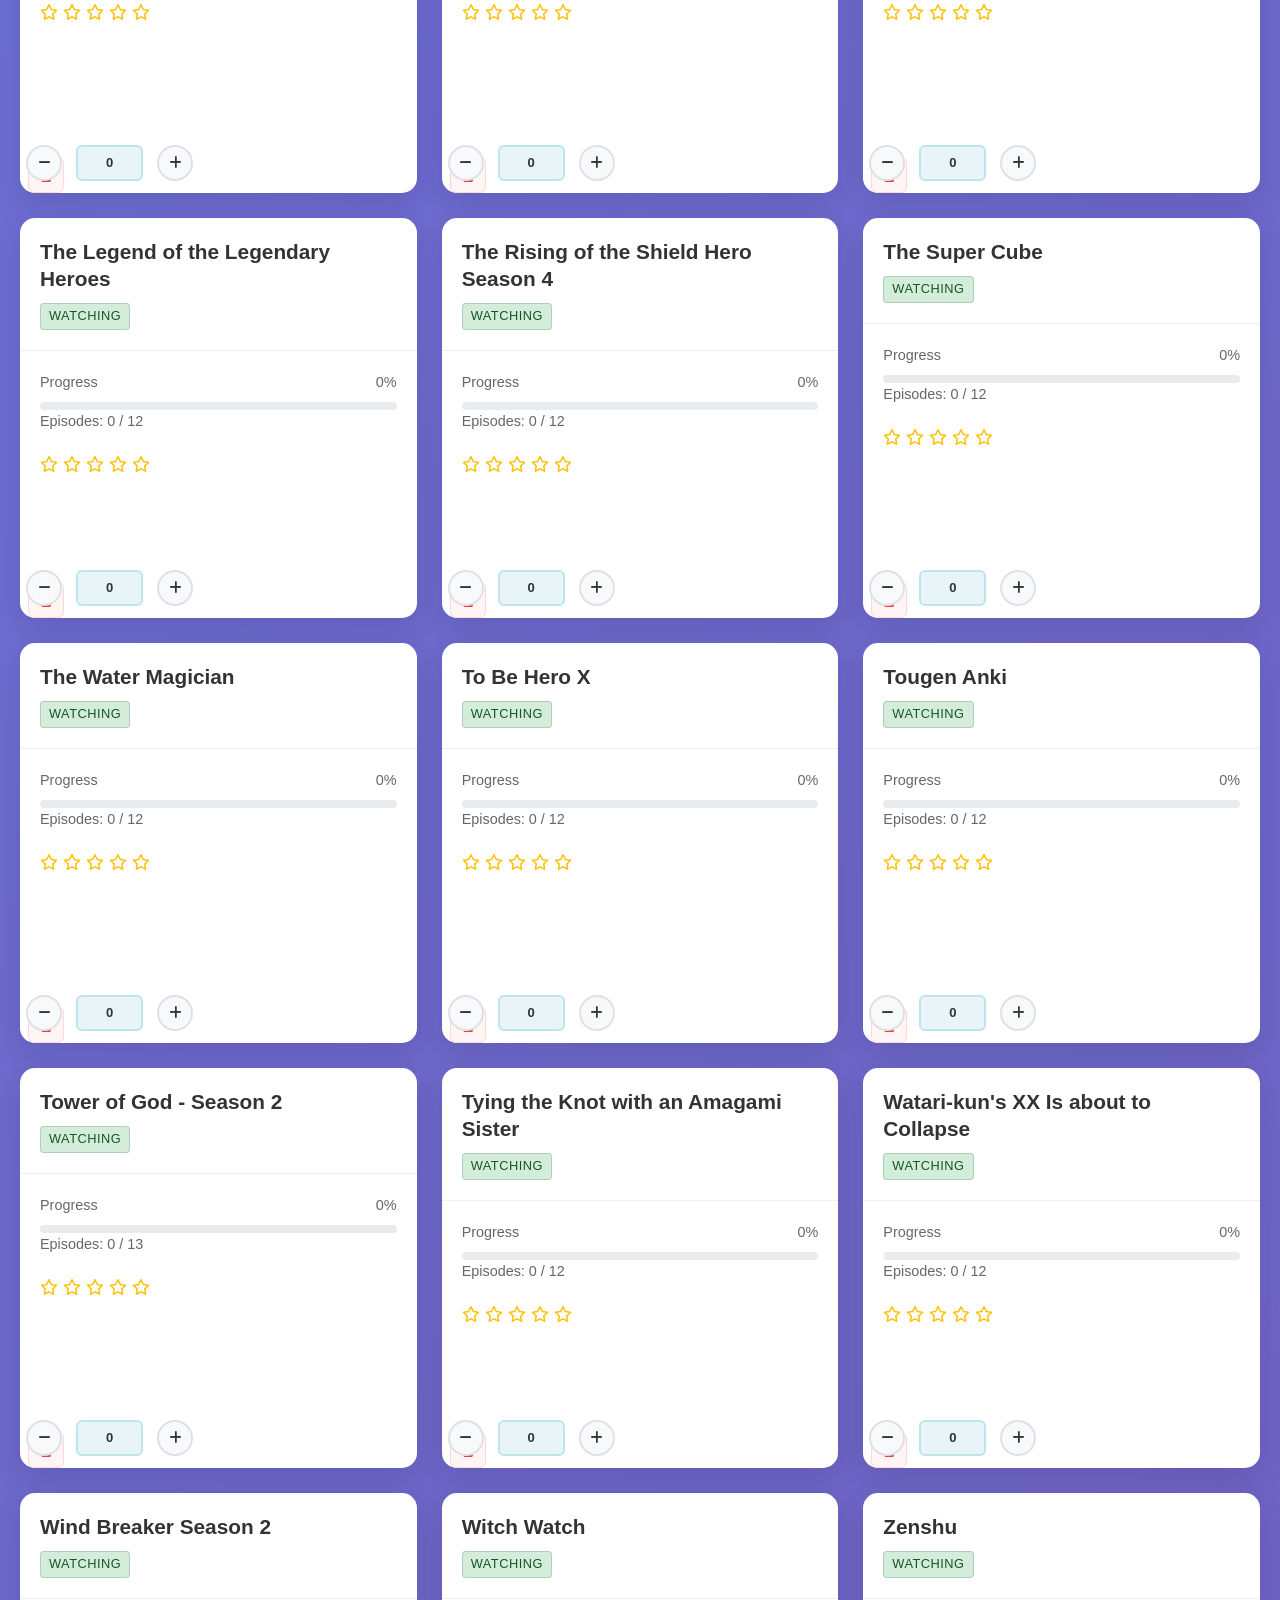
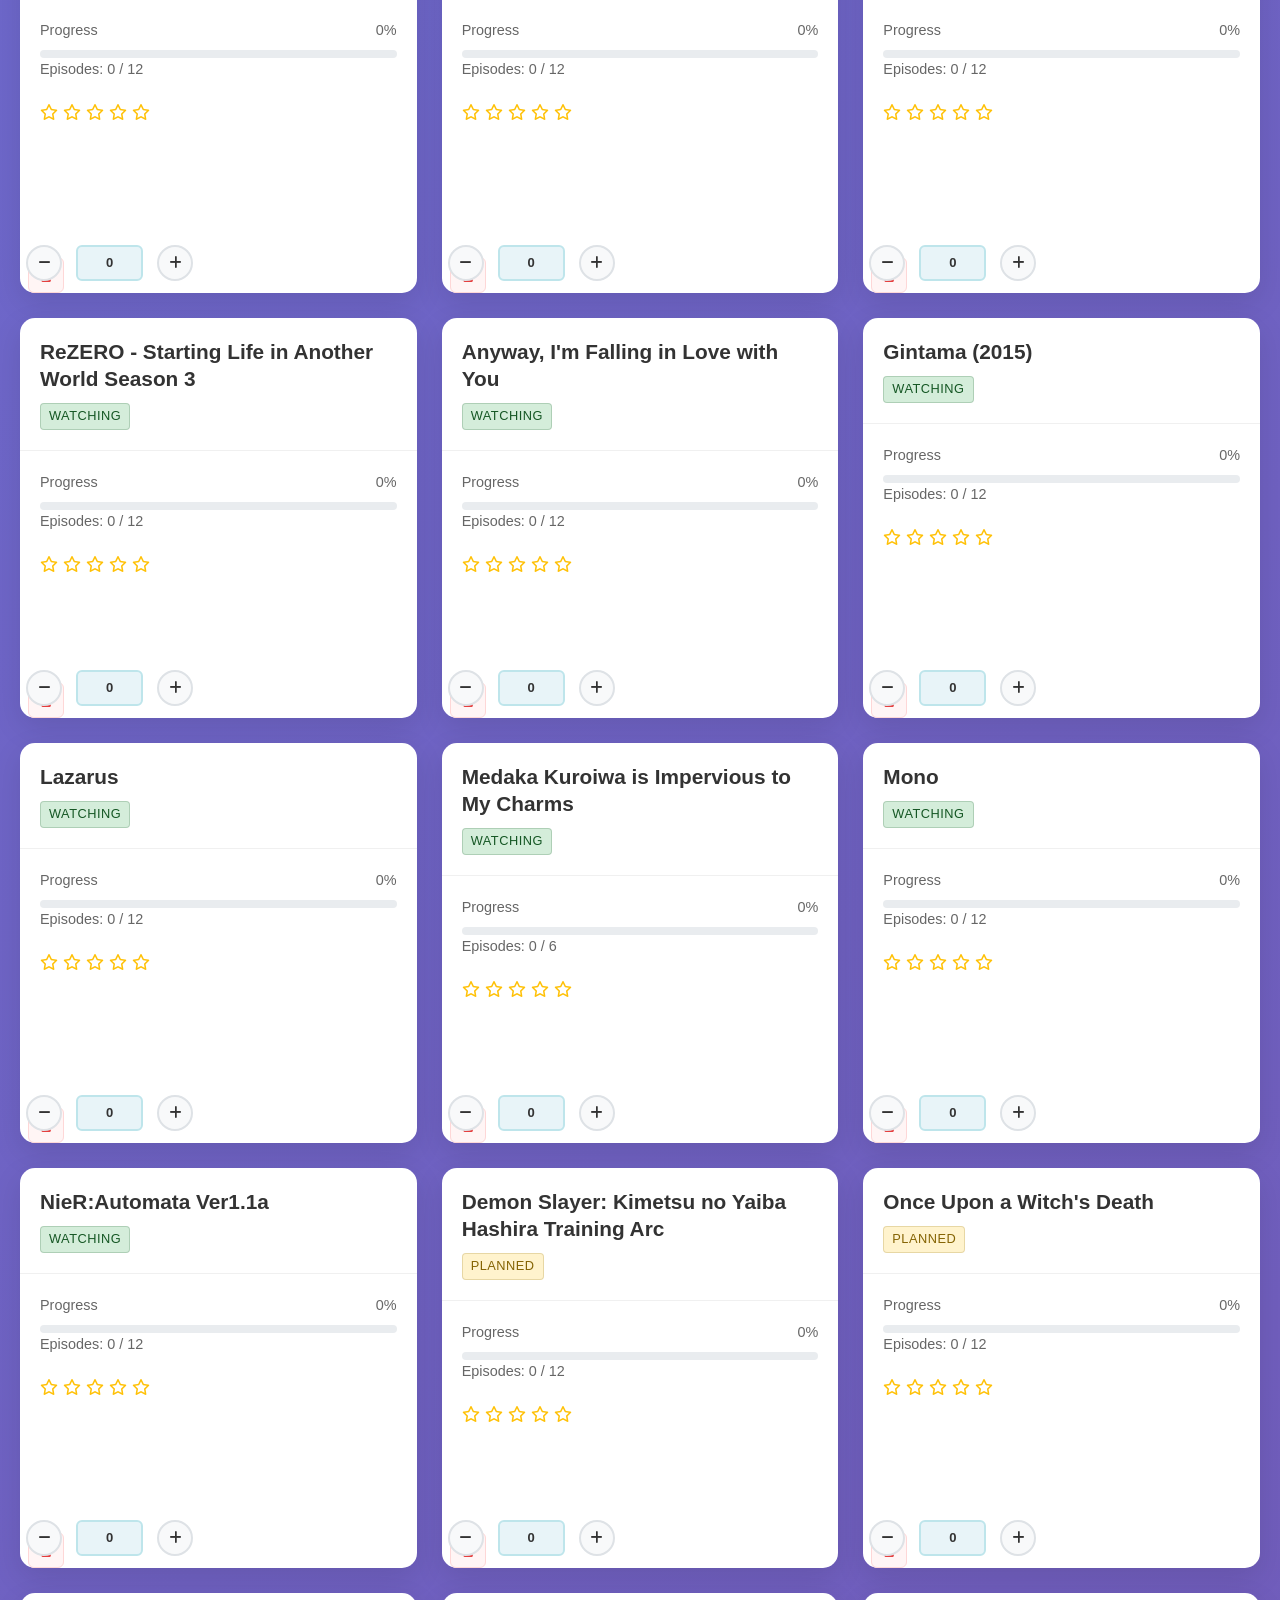
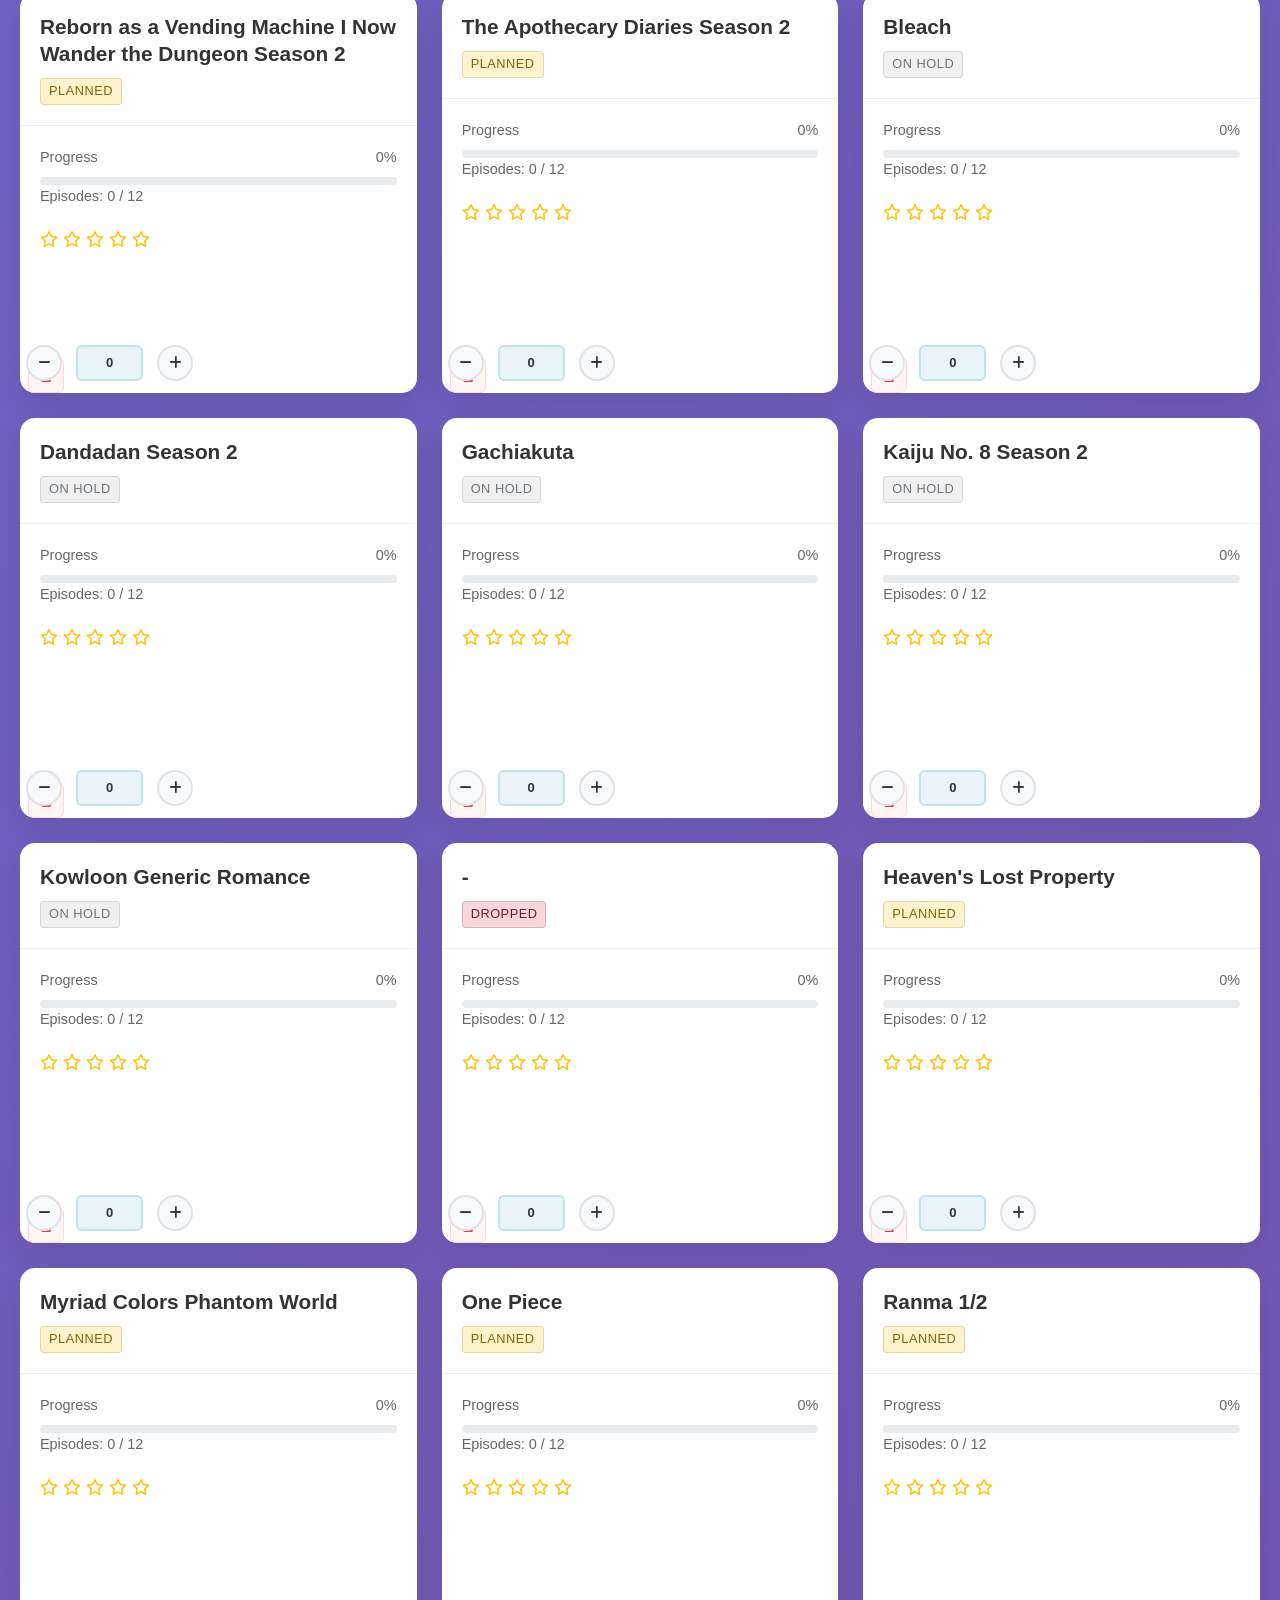
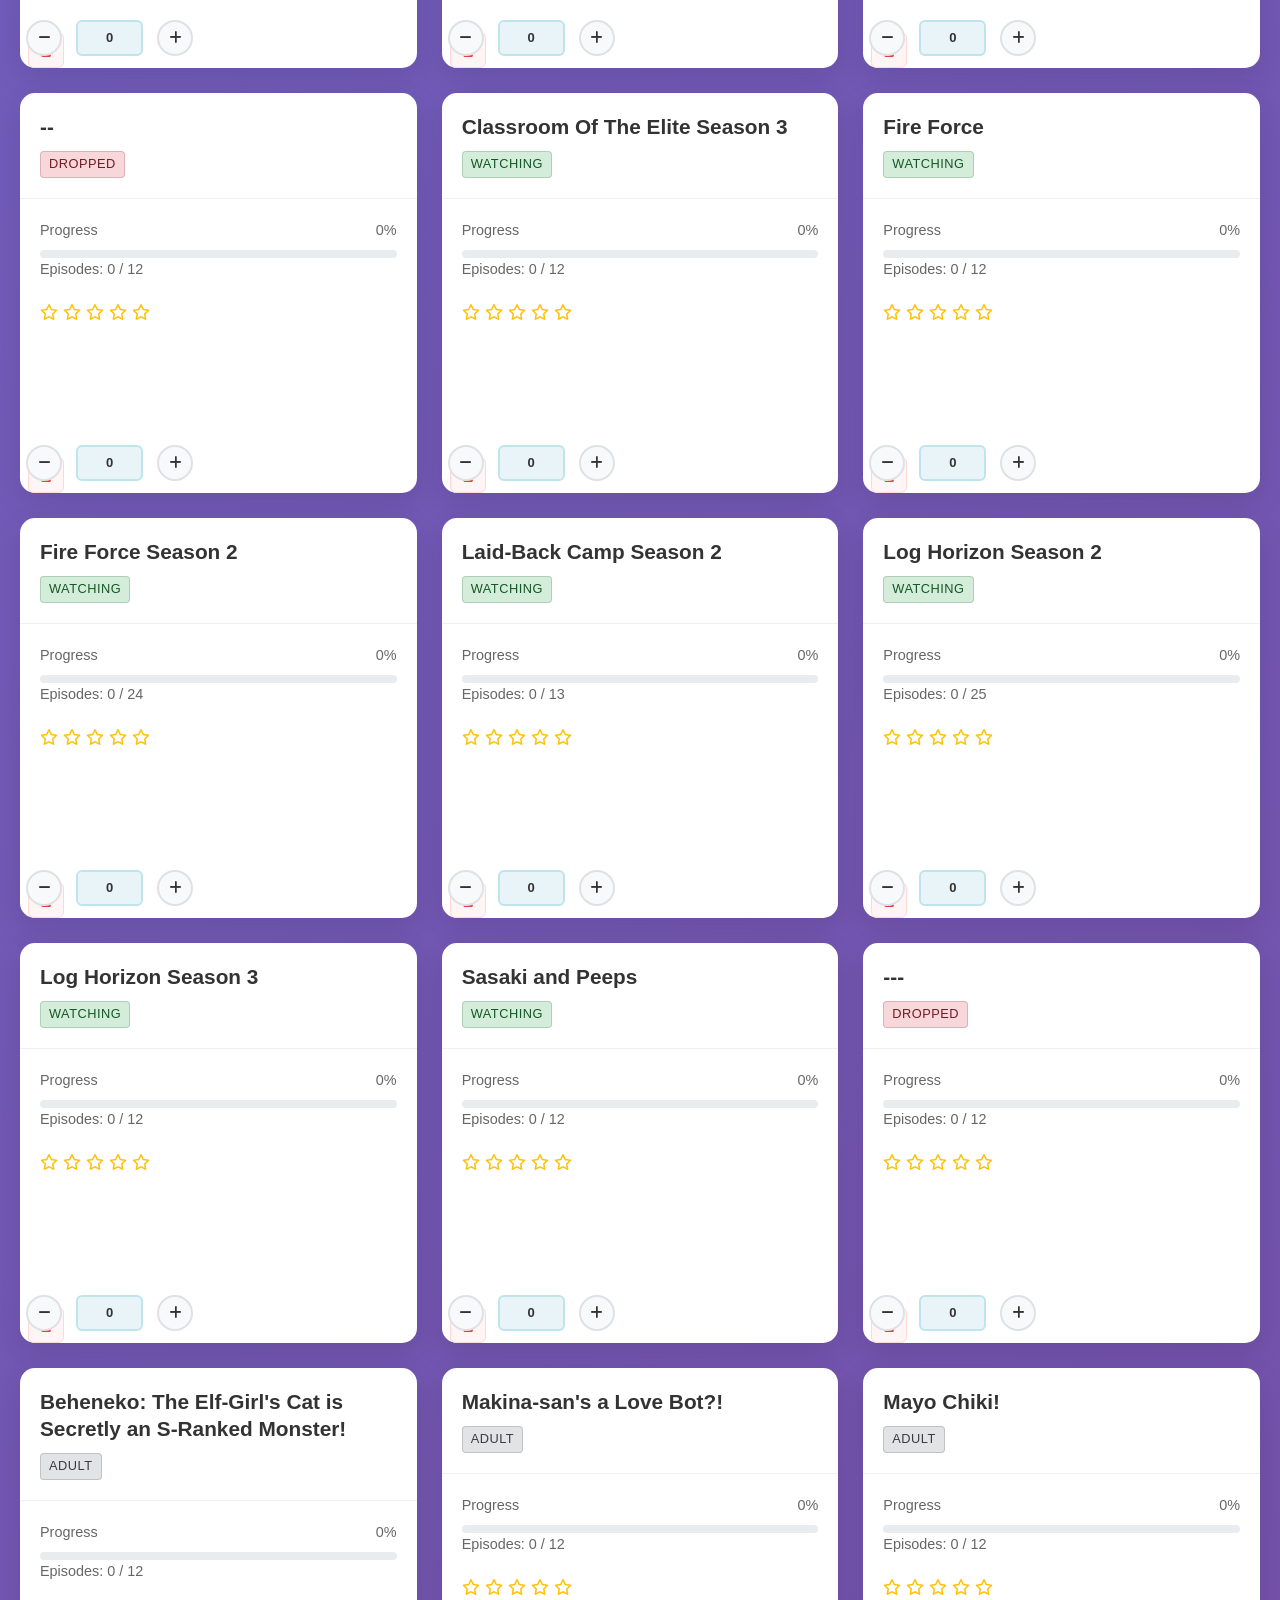
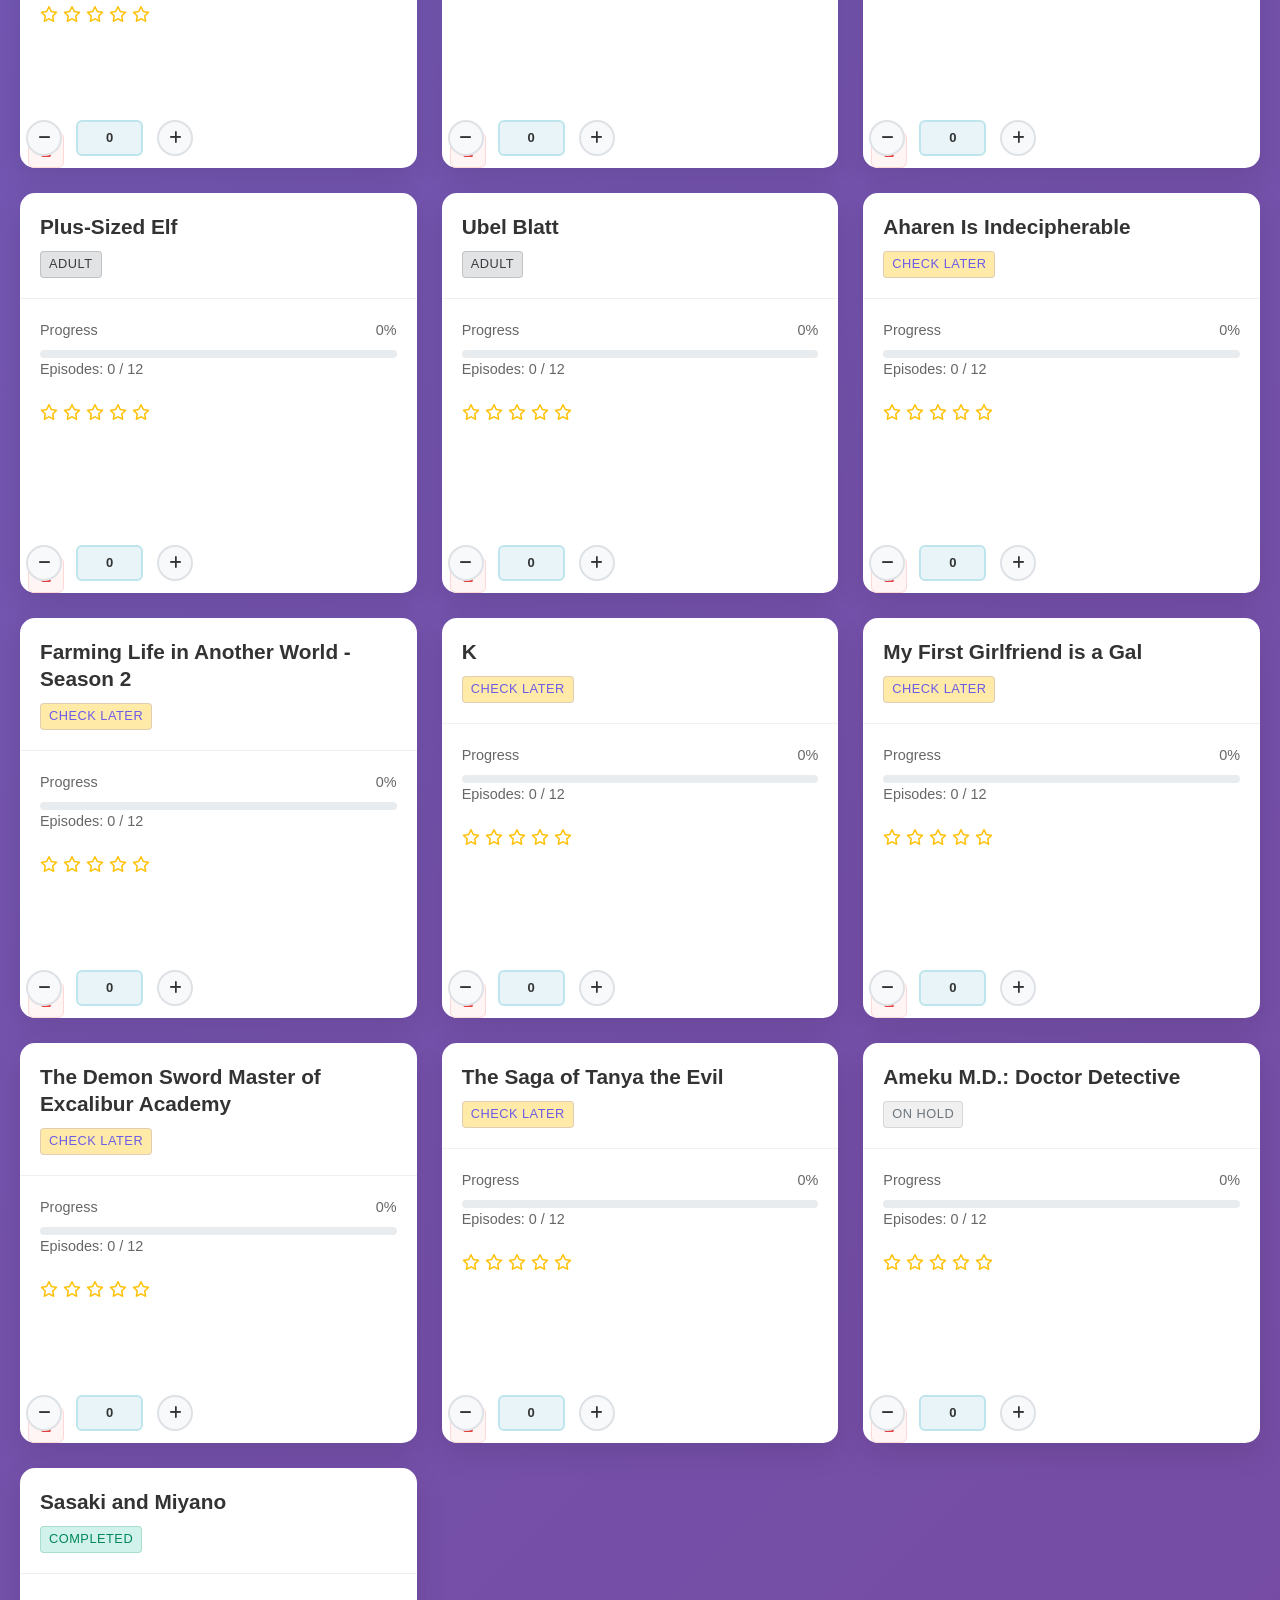
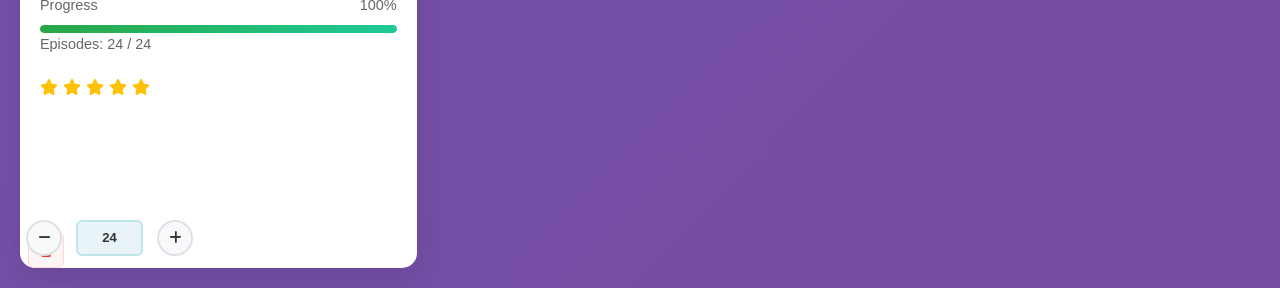
==== commit df86b27f: "Experimental v00.000.001 - Complete mobile/PC responsive layout overhaul - Fixed mobile and PC card " ====
--- a/index.html
+++ b/index.html
@@ -3,142 +3,12 @@
 <head>
     <meta charset="UTF-8">
     <meta name="viewport" content="width=device-width, initial-scale=1.0">
-    <meta http-equiv="Content-Security-Policy" content="script-src 'self' 'unsafe-inline' https://cdnjs.cloudflare.com; object-src 'none'; base-uri 'self';">
     <title>RNS Show Watch List</title>
     <link rel="icon" href="data:image/svg+xml,<svg xmlns='http://www.w3.org/2000/svg' viewBox='0 0 16 16'><rect width='14' height='10' x='1' y='3' fill='%234a90e2' stroke='%23333' stroke-width='0.5' rx='1'/><circle cx='12' cy='6' r='0.8' fill='%23fff'/><circle cx='12' cy='8' r='0.8' fill='%23fff'/><rect width='8' height='6' x='2' y='4' fill='%23000'/></svg>" type="image/svg+xml">
-    
-    <!-- 🛡️ NUCLEAR EXTENSION PROTECTION - Complete chrome object neutralization -->
-    <script>
-        (function() {
-            'use strict';
-            console.log('� NUCLEAR PROTECTION: Complete chrome object neutralization');
-            
-            // LEVEL 1: Global promise rejection handler (most aggressive)
-            window.addEventListener('unhandledrejection', function(event) {
-                const errorMsg = (event.reason && event.reason.message) ? event.reason.message : String(event.reason);
-                if (errorMsg.includes('Could not establish connection') ||
-                    errorMsg.includes('Receiving end does not exist') ||
-                    errorMsg.includes('Extension context invalidated') ||
-                    errorMsg.includes('chrome-extension://') ||
-                    errorMsg.includes('moz-extension://') ||
-                    errorMsg.includes('chrome.runtime') ||
-                    errorMsg.includes('sendMessage') ||
-                    errorMsg.includes('connect')) {
-                    console.warn('🛡️ NUCLEAR BLOCK:', errorMsg);
-                    event.preventDefault();
-                    event.stopPropagation();
-                    event.stopImmediatePropagation();
-                    return false;
-                }
-            });
-            
-            // LEVEL 2: Completely replace chrome object before extensions load
-            if (typeof chrome !== 'undefined') {
-                console.log('🛡️ Replacing existing chrome object...');
-            }
-            
-            // Create safe mock chrome object
-            const safeChromeObject = {
-                runtime: {
-                    sendMessage: function() {
-                        console.warn('🛡️ Extension sendMessage blocked - returning resolved promise');
-                        return Promise.resolve({});
-                    },
-                    connect: function() {
-                        console.warn('🛡️ Extension connect blocked - returning mock port');
-                        return {
-                            postMessage: function() { console.warn('🛡️ Port postMessage blocked'); },
-                            onMessage: { addListener: function() { console.warn('🛡️ Port onMessage blocked'); } },
-                            onDisconnect: { addListener: function() { console.warn('🛡️ Port onDisconnect blocked'); } },
-                            disconnect: function() { console.warn('🛡️ Port disconnect blocked'); }
-                        };
-                    },
-                    onMessage: { addListener: function() { console.warn('🛡️ Runtime onMessage blocked'); } },
-                    onConnect: { addListener: function() { console.warn('🛡️ Runtime onConnect blocked'); } },
-                    id: undefined // Explicitly undefined to signal no extension
-                }
-            };
-            
-            // LEVEL 3: Override chrome with non-configurable property
-            try {
-                Object.defineProperty(window, 'chrome', {
-                    value: safeChromeObject,
-                    writable: false,
-                    configurable: false,
-                    enumerable: true
-                });
-                console.log('✅ Chrome object permanently replaced with safe version');
-            } catch(e) {
-                console.warn('⚠️ Could not override chrome object:', e.message);
-                // Fallback: direct assignment
-                window.chrome = safeChromeObject;
-                console.log('✅ Chrome object replaced via direct assignment');
-            }
-            
-            // LEVEL 4: Block any attempts to restore chrome
-            const observer = new MutationObserver(function() {
-                if (window.chrome !== safeChromeObject) {
-                    console.warn('🛡️ Chrome object restoration attempt blocked');
-                    window.chrome = safeChromeObject;
-                }
-            });
-            
-            // Start monitoring immediately
-            if (document.body) {
-                observer.observe(document.body, { childList: true, subtree: true });
-            } else {
-                document.addEventListener('DOMContentLoaded', function() {
-                    observer.observe(document.body, { childList: true, subtree: true });
-                });
-            }
-            
-            console.log('� NUCLEAR PROTECTION COMPLETE - Extensions neutralized');
-        })();
-    </script>
-    
     <link rel="stylesheet" href="styles.css">
     <link href="https://cdnjs.cloudflare.com/ajax/libs/font-awesome/6.0.0/css/all.min.css" rel="stylesheet">
 </head>
 <body>
-    <!-- 🛡️ BODY-LEVEL PROTECTION: Immediate script execution -->
-    <script>
-        console.log('🛡️ Body-level protection initializing...');
-        
-        // Override any remaining console.error calls from extensions
-        const originalConsoleError = console.error;
-        console.error = function(...args) {
-            const errorMessage = args.join(' ');
-            if (errorMessage.includes('Could not establish connection') ||
-                errorMessage.includes('Receiving end does not exist') ||
-                errorMessage.includes('Extension context invalidated') ||
-                errorMessage.includes('chrome-extension://') ||
-                errorMessage.includes('sendMessage') ||
-                errorMessage.includes('chrome.runtime')) {
-                console.warn('🛡️ INTERCEPTED console.error:', errorMessage);
-                return; // Block the error completely
-            }
-            originalConsoleError.apply(console, args); // Allow other errors
-        };
-        
-        // Ensure chrome object remains safe
-        if (typeof window.chrome === 'undefined' || !window.chrome.runtime || !window.chrome.runtime.sendMessage) {
-            console.warn('🛡️ Chrome object missing or incomplete, recreating...');
-            window.chrome = {
-                runtime: {
-                    sendMessage: () => Promise.resolve({}),
-                    connect: () => ({
-                        postMessage: () => {},
-                        onMessage: { addListener: () => {} },
-                        onDisconnect: { addListener: () => {} },
-                        disconnect: () => {}
-                    })
-                }
-            };
-        }
-        
-        console.log('✅ Body-level protection complete');
-    </script>
-    
     <div class="container">
         <!-- Header -->
         <header class="header">
@@ -151,7 +21,7 @@
             <!-- Search -->
             <div class="search-container">
                 <i class="fas fa-search"></i>
-                <input type="text" id="searchInput" name="searchInput" placeholder="Search shows... (try: rating:5, status:watching, progress:>50)" class="search-input">
+                <input type="text" id="searchInput" placeholder="Search shows... (try: rating:5, status:watching, progress:>50)" class="search-input">
                 <div class="search-help" style="display: none;">
                     <div class="search-tip">💡 Search tips:</div>
                     <div>• <code>rating:5</code> - Shows with 5 stars</div>
@@ -163,7 +33,7 @@
 
             <!-- Filters -->
             <div class="filters">
-                <select id="statusFilter" name="statusFilter" class="filter-select">
+                <select id="statusFilter" class="filter-select">
                     <option value="">All Status</option>
                     <option value="Watching">Watching</option>
                     <option value="Completed">Completed</option>
@@ -174,7 +44,7 @@
                     <option value="Check Later">Check Later</option>
                 </select>
 
-                <select id="sortBy" name="sortBy" class="filter-select">
+                <select id="sortBy" class="filter-select">
                     <option value="name">Sort by Name</option>
                     <option value="progress">Sort by Progress</option>
                     <option value="rating">Sort by Rating</option>
@@ -194,6 +64,9 @@
                 <button id="exportCsv" class="btn btn-primary">
                     <i class="fas fa-file-csv"></i> Export CSV
                 </button>
+                <button id="importLinks" class="btn btn-secondary">
+                    <i class="fas fa-file-import"></i> Import Links
+                </button>
             </div>
         </div>
 
@@ -210,6 +83,11 @@
                 <div class="stat-label">Watching</div>
             </div>
             <div class="stat-card">
+                <div class="stat-icon"><i class="fas fa-clock"></i></div>
+                <div class="stat-number" id="totalHours">0h</div>
+                <div class="stat-label">Watch Time</div>
+            </div>
+            <div class="stat-card">
                 <div class="stat-icon"><i class="fas fa-check"></i></div>
                 <div class="stat-number" id="completedShows">0</div>
                 <div class="stat-label">Completed</div>
@@ -223,11 +101,6 @@
                 <div class="stat-icon"><i class="fas fa-star"></i></div>
                 <div class="stat-number" id="averageRating">0.0</div>
                 <div class="stat-label">Avg Rating</div>
-            </div>
-            <div class="stat-card">
-                <div class="stat-icon"><i class="fas fa-clock"></i></div>
-                <div class="stat-number" id="totalHours">0h</div>
-                <div class="stat-label">Watch Time</div>
             </div>
         </div>
         
@@ -255,11 +128,11 @@
                     <form id="addShowForm">
                         <div class="form-group">
                             <label for="showName">Show Name</label>
-                            <input type="text" id="showName" name="showName" required>
+                            <input type="text" id="showName" required>
                         </div>
                         <div class="form-group">
                             <label for="showStatus">Status</label>
-                            <select id="showStatus" name="showStatus">
+                            <select id="showStatus">
                                 <option value="Planned">Planned</option>
                                 <option value="Watching">Watching</option>
                                 <option value="Completed">Completed</option>
@@ -268,15 +141,14 @@
                         </div>
                         <div class="form-group">
                             <label for="showEpisodes">Total Episodes</label>
-                            <input type="number" id="showEpisodes" name="showEpisodes" min="0">
+                            <input type="number" id="showEpisodes" min="0">
                         </div>
                         <div class="form-group">
                             <label for="showWatched">Watched Episodes</label>
-                            <input type="number" id="showWatched" name="showWatched" min="0" value="0">
+                            <input type="number" id="showWatched" min="0" value="0">
                         </div>
                         <div class="form-group">
-                            <div class="form-label">Rating</div>
-                            <input type="hidden" id="showRating" name="showRating" value="0">
+                            <label for="showRating">Rating</label>
                             <div class="star-rating" id="newShowRating">
                                 <i class="far fa-star" data-rating="1"></i>
                                 <i class="far fa-star" data-rating="2"></i>
@@ -284,6 +156,11 @@
                                 <i class="far fa-star" data-rating="4"></i>
                                 <i class="far fa-star" data-rating="5"></i>
                             </div>
+                        </div>
+                        <div class="form-group">
+                            <label for="showLink">Streaming Link (Optional)</label>
+                            <input type="url" id="showLink" placeholder="https://www.wcostream.tv/show-name-episode-1-english-dubbed">
+                            <small class="form-help">Link to episode 1 - the system will automatically update to the next unwatched episode</small>
                         </div>
                         <div class="form-actions">
                             <button type="submit" class="btn btn-primary">Add Show</button>
--- a/styles.css
+++ b/styles.css
@@ -1,3 +1,522 @@
+.absolute-actions-row {
+    position: absolute;
+    left: 0;
+    right: 0;
+    bottom: 0;
+    width: 100%;
+    display: flex;
+    flex-direction: row;
+    align-items: flex-end;
+    justify-content: flex-start;
+    pointer-events: auto;
+    z-index: 2;
+    padding-bottom: 12px;
+}
+.absolute-delete {
+    position: absolute;
+    left: 16px;
+    bottom: 15px;
+    z-index: 3;
+}
+.bottom-flex-controls {
+    display: flex;
+    flex-direction: row;
+    align-items: flex-end;
+    justify-content: flex-start;
+    margin-left: 90px;
+    width: calc(100% - 110px);
+    gap: 16px;
+}
+.bottom-flex-controls .watch-episode-btn,
+.bottom-flex-controls .watch-episode-placeholder {
+    margin-left: 0;
+    flex-shrink: 0;
+}
+/* DISABLED - conflicts with nuclear reset */
+/*
+@media (max-width: 600px) {
+    .absolute-actions-row {
+        position: absolute;
+        left: 0px;
+        right: 0px;
+        bottom: 8px;
+        margin-bottom: 0;
+        padding: 0;
+        display: flex;
+        align-items: center;
+        justify-content: space-between;
+        width: 100%;
+        z-index: 2;
+    }
+*/
+    .absolute-delete {
+        position: absolute;
+        left: 8px;
+        bottom: 0;
+        margin: 0;
+        min-width: 36px !important;
+        width: 36px !important;
+        height: 36px !important;
+        padding: 6px !important;
+        font-size: 14px !important;
+    }
+    .absolute-delete.delete-show-btn {
+        min-width: 36px !important;
+        width: 36px !important;
+        height: 36px !important;
+        padding: 6px !important;
+        font-size: 14px !important;
+        border-radius: 6px !important;
+    }
+    /* NUCLEAR OPTION - Complete mobile delete button override */
+    @media (max-width: 600px) {
+        .absolute-delete.btn.btn-danger.delete-show-btn.compact-btn {
+            /* Reset all inherited properties */
+            all: unset !important;
+            /* Set only what we need */
+            position: absolute !important;
+            left: 8px !important;
+            bottom: 3px !important;
+            width: 36px !important;
+            height: 36px !important;
+            background: #e53e3e !important;
+            border: 1px solid #e53e3e !important;
+            border-radius: 6px !important;
+            color: white !important;
+            display: flex !important;
+            align-items: center !important;
+            justify-content: center !important;
+            cursor: pointer !important;
+            font-size: 14px !important;
+            box-sizing: border-box !important;
+        }
+        .absolute-delete.btn.btn-danger.delete-show-btn.compact-btn i {
+            width: auto !important;
+            height: auto !important;
+            line-height: 1 !important;
+            font-size: 14px !important;
+        }
+    }
+    .bottom-flex-controls {
+        margin-left: 60px;
+        width: calc(100% - 70px);
+        gap: 16px;
+        display: flex;
+        align-items: center;
+        justify-content: space-between;
+        flex: 1;
+    }
+    .compact-btn {
+        padding: 6px 10px !important;
+        font-size: 14px !important;
+        min-width: 36px !important;
+        width: 36px !important;
+        height: 36px !important;
+        border-radius: 6px !important;
+        display: flex;
+        align-items: center;
+        justify-content: center;
+    }
+    .episode-controls.compact-controls {
+        min-width: 67px;
+        width: 67px;
+        max-width: 67px;
+        height: 36px;
+        display: flex;
+        align-items: center;
+        justify-content: center;
+        gap: 6px;
+        flex-shrink: 0;
+    }
+    .episode-controls.compact-controls .compact-btn {
+        min-width: 36px !important;
+        height: 36px !important;
+        padding: 6px 10px !important;
+        font-size: 14px !important;
+    }
+    .watch-episode-btn.compact-btn, .watch-episode-placeholder.compact-btn {
+        min-width: 80px !important;
+        height: 36px !important;
+        font-size: 14px !important;
+        padding: 6px 12px !important;
+    }
+    .compact-count {
+        min-width: 32px !important;
+        font-size: 14px !important;
+        height: 36px !important;
+        display: flex;
+        align-items: center;
+        justify-content: center;
+    }
+.flex-actions-row, .left-actions-flex, .right-actions-flex, .episode-controls {
+    height: 40px;
+    display: flex;
+    align-items: center;
+}
+/* Mobile-only compact styles */
+@media (max-width: 600px) {
+    .compact-btn, .compact-controls, .compact-count, .watch-episode-btn {
+        height: 40px !important;
+        line-height: 40px !important;
+        align-items: center !important;
+        vertical-align: middle !important;
+    }
+}
+.flex-spacer {
+    flex: 1 1 auto;
+    min-width: 0;
+}
+.flex-actions-row {
+    display: flex;
+    flex-direction: row;
+    align-items: center;
+    justify-content: space-between;
+    width: 100%;
+    margin-top: auto;
+    padding-top: 15px;
+    flex-wrap: nowrap;
+    min-width: 0;
+}
+.left-actions-flex, .right-actions-flex, .episode-controls {
+    align-self: center;
+}
+/* Mobile-only compact styles */
+@media (max-width: 600px) {
+    .compact-btn, .compact-controls, .compact-count {
+        margin-top: 0 !important;
+        margin-bottom: 0 !important;
+        padding-top: 0 !important;
+        padding-bottom: 0 !important;
+    }
+}
+.left-actions-flex, .right-actions-flex {
+    align-self: flex-end;
+}
+.left-actions-flex, .right-actions-flex {
+        display: flex;
+        flex-direction: row;
+        align-items: center;
+        min-width: 0;
+        flex-shrink: 1;
+}
+.left-actions-flex {
+        gap: 8px;
+}
+.right-actions-flex {
+        justify-content: flex-end;
+        min-width: 80px;
+}
+/* Mobile-only compact styles */
+@media (max-width: 600px) {
+    .compact-btn {
+        padding: 6px 10px !important;
+        font-size: 13px !important;
+        min-width: 36px !important;
+        width: 36px !important;
+        height: 36px !important;
+        border-radius: 6px !important;
+        touch-action: manipulation;
+    }
+}
+/* Mobile-only compact styles */
+@media (max-width: 600px) {
+    .episode-controls.compact-controls {
+        min-width: 67px;
+        width: 67px;
+        max-width: 67px;
+        height: 36px;
+        display: flex;
+        align-items: center;
+        position: relative;
+        bottom: 0;
+        flex-shrink: 0;
+    }
+    .watch-episode-btn.compact-btn, .watch-episode-placeholder.compact-btn {
+        min-width: 36px;
+        width: 130%;
+        height: 36px;
+    }
+}
+/* DISABLED - second conflicting mobile rule */
+/*
+@media (max-width: 600px) {
+                .absolute-actions-row {
+                    position: absolute;
+                    left: 0;
+                    right: 0;
+                    bottom: 12px;
+                    padding-bottom: 0;
+                    display: flex;
+                    align-items: center;
+                    justify-content: space-between;
+                    width: 100%;
+                    z-index: 2;
+                }
+            .absolute-delete {
+                left: 4px;
+                bottom: 6px;
+            }
+            .bottom-flex-controls {
+                margin-left: 50px;
+                width: calc(100% - 60px);
+                gap: 16px;
+            }
+            .compact-btn {
+                padding: 3px 5px !important;
+                font-size: 10px !important;
+                min-width: 18px !important;
+                height: 22px !important;
+                border-radius: 3px !important;
+            }
+            .episode-controls.compact-controls {
+                min-width: 23.4px;
+                width: 130%;
+                height: 22px;
+                display: flex;
+                align-items: center;
+                position: relative;
+                bottom: 0;
+            }
+            .watch-episode-btn.compact-btn, .watch-episode-placeholder.compact-btn {
+                min-width: 23.4px;
+                width: 130%;
+                height: 22px;
+            }
+            .compact-count {
+                min-width: 14px !important;
+                font-size: 10px !important;
+            }
+}
+*/
+/* Mobile-only compact styles */
+@media (max-width: 600px) {
+    .compact-controls {
+            gap: 6px !important;
+    }
+    .compact-count {
+            min-width: 28px !important;
+            font-size: 14px !important;
+    }
+    .watch-episode-placeholder.compact-btn {
+            display: inline-block;
+            min-width: 80px;
+            height: 32px;
+    }
+}
+@media (max-width: 600px) {
+    .flex-actions-row {
+        flex-direction: row;
+        flex-wrap: nowrap;
+        gap: 2px;
+        padding-top: 8px;
+        min-width: 0;
+    }
+    .left-actions-flex, .right-actions-flex {
+        min-width: 0;
+        flex-shrink: 1;
+    }
+    .compact-btn {
+        padding: 4px 6px !important;
+        font-size: 11px !important;
+        min-width: 20px !important;
+        height: 36px !important;
+        border-radius: 4px !important;
+    }
+    .compact-controls {
+        gap: 2px !important;
+    }
+    .compact-count {
+        min-width: 18px !important;
+        font-size: 11px !important;
+    }
+    .watch-episode-placeholder.compact-btn {
+        min-width: 50px;
+        height: 36px;
+    }
+    .btn-secondary.watch-episode-btn.compact-btn {
+        font-size: 11px !important;
+        padding: 4px 6px !important;
+        min-width: 36px !important;
+        width: 36px !important;
+        height: 36px !important;
+    }
+}
+@media (max-width: 600px) {
+    .flex-actions-row {
+        flex-direction: row;
+        flex-wrap: nowrap;
+        gap: 4px;
+        padding-top: 8px;
+        overflow-x: auto;
+        min-width: 0;
+    }
+    .left-actions-flex, .right-actions-flex {
+        min-width: 0;
+    }
+    .compact-btn {
+        padding: 4px 6px !important;
+        font-size: 11px !important;
+        min-width: 20px !important;
+        height: 36px !important;
+        border-radius: 4px !important;
+    }
+    .compact-controls {
+        gap: 2px !important;
+    }
+    .compact-count {
+        min-width: 18px !important;
+        font-size: 11px !important;
+    }
+    .watch-episode-placeholder.compact-btn {
+        min-width: 60px;
+        height: 36px;
+    }
+    .btn-secondary.watch-episode-btn.compact-btn {
+        font-size: 11px !important;
+        padding: 4px 6px !important;
+        min-width: 36px !important;
+        width: 36px !important;
+        height: 36px !important;
+    }
+}
+@media (max-width: 600px) {
+    .flex-actions-row {
+        flex-direction: row;
+        flex-wrap: nowrap;
+        gap: 4px;
+        padding-top: 8px;
+    }
+    .left-actions-flex {
+        gap: 4px;
+    }
+    .right-actions-flex {
+        min-width: 90px;
+    }
+    .compact-btn {
+        padding: 4px 8px !important;
+        font-size: 12px !important;
+        min-width: 24px !important;
+        height: 28px !important;
+        border-radius: 5px !important;
+    }
+    .compact-controls {
+        gap: 4px !important;
+    }
+    .compact-count {
+        min-width: 24px !important;
+        font-size: 12px !important;
+    }
+    .watch-episode-placeholder.compact-btn {
+        min-width: 80px;
+        height: 28px;
+    }
+    .btn-secondary.watch-episode-btn.compact-btn {
+        font-size: 12px !important;
+        padding: 4px 8px !important;
+        min-width: 36px !important;
+        width: 36px !important;
+        height: 36px !important;
+    }
+}
+.flex-actions-row {
+    display: flex;
+    flex-direction: row;
+    align-items: center;
+    justify-content: space-between;
+    width: 100%;
+    margin-top: auto;
+    padding-top: 15px;
+}
+.left-actions-flex {
+    display: flex;
+    flex-direction: row;
+    align-items: center;
+    gap: 8px;
+}
+.right-actions-flex {
+    display: flex;
+    align-items: center;
+    justify-content: flex-end;
+    min-width: 140px;
+}
+/* Mobile-only compact styles */
+@media (max-width: 600px) {
+    .compact-btn {
+        padding: 6px 12px !important;
+        font-size: 13px !important;
+        min-width: 32px !important;
+        height: 32px !important;
+        border-radius: 6px !important;
+    }
+    .compact-controls {
+        gap: 6px !important;
+    }
+    .compact-count {
+        min-width: 32px !important;
+        font-size: 14px !important;
+    }
+    .watch-episode-placeholder.compact-btn {
+        display: inline-block;
+        min-width: 120px;
+        height: 32px;
+    }
+}
+.grid-actions-row {
+    display: grid;
+    grid-template-columns: 1fr 1fr 1fr;
+    align-items: end;
+    width: 100%;
+    margin-top: auto;
+    padding-top: 15px;
+    gap: 0;
+}
+.actions-col {
+    display: flex;
+    align-items: center;
+    justify-content: center;
+}
+.actions-left {
+    justify-content: flex-start;
+}
+.actions-center {
+    justify-content: center;
+}
+.actions-right {
+    justify-content: flex-end;
+}
+.watch-episode-placeholder {
+    display: inline-block;
+    min-width: 160px;
+    height: 44px;
+}
+.right-actions-group {
+    display: flex;
+    align-items: center;
+    justify-content: flex-end;
+    min-width: 180px;
+}
+
+.watch-episode-placeholder {
+    display: inline-block;
+    min-width: 160px;
+    height: 44px;
+}
+.bottom-actions-row {
+    display: flex;
+    flex-direction: row;
+    align-items: center;
+    justify-content: space-between;
+    width: 100%;
+    margin-top: auto;
+    padding-top: 15px;
+}
+
+.left-actions-group {
+    display: flex;
+    flex-direction: row;
+    align-items: center;
+    gap: 16px;
+}
 /* Reset and Base Styles */
 * {
     margin: 0;
@@ -11,12 +530,16 @@
     min-height: 100vh;
     color: #333;
     line-height: 1.6;
+    /* Prevent horizontal scroll on mobile */
+    overflow-x: hidden;
 }
 
 .container {
     max-width: 1400px;
     margin: 0 auto;
     padding: 20px;
+    /* Ensure container doesn't overflow */
+    width: 100%;
 }
 
 /* Header */
@@ -52,10 +575,16 @@
     grid-template-columns: 1fr auto auto;
     gap: 20px;
     align-items: center;
+    /* Prevent overflow */
+    width: 100%;
+    overflow: hidden;
 }
 
 .search-container {
     position: relative;
+    /* Ensure it doesn't overflow */
+    width: 100%;
+    min-width: 0;
 }
 
 .search-container i {
@@ -73,6 +602,9 @@
     border-radius: 25px;
     font-size: 16px;
     transition: all 0.3s ease;
+    /* Prevent zoom on iOS and ensure proper sizing */
+    min-width: 0;
+    max-width: 100%;
 }
 
 .search-input:focus {
@@ -141,6 +673,19 @@
     background: #e9ecef;
 }
 
+.btn-tertiary {
+    background: transparent;
+    border: 1px solid #6c757d;
+    color: #6c757d;
+    font-size: 0.8em;
+    padding: 4px 8px;
+}
+
+.btn-tertiary:hover {
+    background: #6c757d;
+    color: white;
+}
+
 /* Stats */
 /* Enhanced Statistics */
 .stats {
@@ -204,58 +749,69 @@
     display: grid;
     grid-template-columns: repeat(auto-fill, minmax(350px, 1fr));
     gap: 25px;
+    grid-auto-rows: 1fr; /* This makes all grid items the same height */
 }
 
 /* List View Layout */
 .show-list.list-view {
     display: flex;
     flex-direction: column;
-    gap: 10px;
+    gap: 8px;
 }
 
 .show-list.list-view .show-card {
     display: flex;
     flex-direction: row;
     align-items: center;
-    padding: 15px 20px;
+    padding: 12px 16px;
     max-width: none;
+    border-radius: 8px;
+    min-height: 80px;
 }
 
 .show-list.list-view .show-header {
+    flex: 0 0 200px;
+    margin-bottom: 0;
+    margin-right: 16px;
+}
+
+.show-list.list-view .show-header h3 {
+    font-size: 1.1em;
+    margin-bottom: 4px;
+}
+
+.show-list.list-view .show-body {
+    display: flex;
+    align-items: center;
+    gap: 16px;
+    padding: 0;
     flex: 1;
-    margin-bottom: 0;
-    margin-right: 20px;
-}
-
-.show-list.list-view .show-body {
-    display: flex;
-    align-items: center;
-    gap: 20px;
-    padding: 0;
-    flex: 2;
 }
 
 .show-list.list-view .show-progress {
     margin: 0;
-    min-width: 200px;
+    flex: 0 0 150px;
 }
 
 .show-list.list-view .show-rating {
-    min-width: 120px;
+    flex: 0 0 100px;
 }
 
 .show-list.list-view .show-actions {
-    min-width: 150px;
+    flex: 0 0 120px;
     justify-content: flex-end;
 }
 
 .show-card {
     background: white;
     border-radius: 15px;
-    overflow: hidden;
+    overflow: visible;
     box-shadow: 0 10px 30px rgba(0,0,0,0.1);
     transition: all 0.3s ease;
     position: relative;
+    min-height: 400px; /* Minimal uniform height without disrupting internal layout */
+    display: flex;
+    flex-direction: column;
 }
 
 .show-card:hover {
@@ -736,6 +1292,9 @@
 
 .show-body {
     padding: 20px;
+    display: flex;
+    flex-direction: column;
+    flex-grow: 1; /* This makes the body grow to fill available space */
 }
 
 .show-progress {
@@ -784,17 +1343,126 @@
     transform: scale(1.2);
 }
 
+
 .show-actions {
     display: flex;
     gap: 10px;
     justify-content: space-between;
     align-items: center;
+    flex-wrap: wrap;
+    padding-top: 15px;
+    margin-top: auto;
+}
+
+/* Ensure unified-actions-row aligns episode controls and watch button consistently */
+.unified-actions-row {
+    display: flex;
+    flex-direction: row;
+    align-items: center;
+    gap: 16px;
+    justify-content: space-between;
+    width: 100%;
+}
+
+/* PC/Desktop watch button - nuclear reset approach */
+@media (min-width: 601px) {
+    .watch-episode-btn {
+        all: unset !important;
+        /* Complete reset, then rebuild */
+        position: relative !important;
+        display: inline-flex !important;
+        align-items: center !important;
+        justify-content: center !important;
+        
+        /* Size and spacing */
+        min-width: 160px !important;
+        width: auto !important;
+        height: 36px !important;
+        
+        /* Appearance */
+        background: #f8f9fa !important;
+        color: #333 !important;
+        border: 2px solid #e1e5e9 !important;
+        border-radius: 6px !important;
+        padding: 6px 12px !important;
+        font-size: 13px !important;
+        font-weight: 600 !important;
+        text-decoration: none !important;
+        cursor: pointer !important;
+        
+        /* Push to right side of card */
+        margin-left: auto !important;
+        margin-top: 0 !important;
+        margin-bottom: 0 !important;
+        margin-right: 8px !important;
+        
+        /* Prevent inheritance issues */
+        flex-shrink: 0 !important;
+        flex-grow: 0 !important;
+        flex-basis: auto !important;
+        box-sizing: border-box !important;
+        
+        /* Ensure it's not clipped */
+        overflow: visible !important;
+        z-index: 10 !important;
+    }
+    
+    /* PC Episode count button */
+    .episode-count {
+        all: unset !important;
+        display: inline-flex !important;
+        align-items: center !important;
+        justify-content: center !important;
+        min-width: 67px !important;
+        width: auto !important;
+        height: 36px !important;
+        background: #e8f4f8 !important;
+        color: #333 !important;
+        border: 2px solid #bee5eb !important;
+        border-radius: 6px !important;
+        padding: 6px 12px !important;
+        font-size: 13px !important;
+        font-weight: 600 !important;
+        margin-left: auto !important;
+        margin-right: 8px !important;
+        box-sizing: border-box !important;
+        cursor: pointer !important;
+        z-index: 10 !important;
+    }
+    
+    /* PC Episode buttons */
+    .episode-btn {
+        all: unset !important;
+        display: inline-flex !important;
+        align-items: center !important;
+        justify-content: center !important;
+        width: 36px !important;
+        height: 36px !important;
+        background: #f8f9fa !important;
+        color: #333 !important;
+        border: 2px solid #dee2e6 !important;
+        border-radius: 50% !important;
+        font-size: 13px !important;
+        font-weight: 600 !important;
+        margin-left: auto !important;
+        margin-right: 8px !important;
+        box-sizing: border-box !important;
+        cursor: pointer !important;
+        z-index: 10 !important;
+    }
 }
 
 .episode-controls {
     display: flex;
     align-items: center;
     gap: 10px;
+}
+
+.action-buttons {
+    display: flex;
+    gap: 8px;
+    flex-wrap: wrap;
+    align-items: center;
 }
 
 .episode-btn {
@@ -821,6 +1489,67 @@
     font-weight: 600;
     min-width: 80px;
     text-align: center;
+}
+
+/* Delete button specific styling */
+.delete-show-btn {
+    background: #fff5f5 !important;
+    border: 1px solid #fed7d7 !important;
+    color: #e53e3e !important;
+    padding: 8px 12px !important;
+    border-radius: 6px !important;
+    font-size: 0.9em !important;
+    transition: all 0.3s ease !important;
+    min-width: auto !important;
+}
+
+.delete-show-btn:hover {
+    background: #e53e3e !important;
+    color: white !important;
+    border-color: #e53e3e !important;
+    transform: translateY(-1px);
+    box-shadow: 0 4px 8px rgba(229, 62, 62, 0.3) !important;
+}
+
+.delete-show-btn:active {
+    transform: translateY(0);
+    box-shadow: 0 2px 4px rgba(229, 62, 62, 0.3) !important;
+}
+
+/* Confirmation modal specific styling */
+.warning-box {
+    background: #fff3cd;
+    border: 1px solid #ffeaa7;
+    padding: 10px;
+    border-radius: 4px;
+    margin: 15px 0;
+}
+
+.show-details {
+    background: #f8f9fa;
+    padding: 15px;
+    border-radius: 8px;
+    margin: 15px 0;
+}
+
+.modal-footer {
+    display: flex;
+    gap: 10px;
+    justify-content: flex-end;
+    align-items: center;
+    padding-top: 15px;
+    border-top: 1px solid #dee2e6;
+}
+
+.btn-danger {
+    background: #e53e3e;
+    border: 1px solid #e53e3e;
+    color: white;
+}
+
+.btn-danger:hover {
+    background: #c53030;
+    border-color: #c53030;
 }
 
 /* Modal */
@@ -836,6 +1565,22 @@
     backdrop-filter: blur(5px);
 }
 
+.modal.active {
+    display: block !important;
+    animation: modalFadeIn 0.3s ease-out;
+}
+
+@keyframes modalFadeIn {
+    from {
+        opacity: 0;
+        transform: scale(0.9);
+    }
+    to {
+        opacity: 1;
+        transform: scale(1);
+    }
+}
+
 .modal-content {
     background-color: white;
     margin: 5% auto;
@@ -848,6 +1593,51 @@
     box-shadow: 0 20px 60px rgba(0,0,0,0.3);
 }
 
+.modal-content.large-modal {
+    max-width: 800px;
+    width: 95%;
+}
+
+.import-methods {
+    max-height: 70vh;
+    overflow-y: auto;
+}
+
+.import-method {
+    margin-bottom: 20px;
+    padding: 15px;
+    border: 1px solid #e1e5e9;
+    border-radius: 8px;
+    background: #f8f9fa;
+}
+
+.import-method h3 {
+    margin-top: 0;
+    color: var(--primary);
+    font-size: 1.1em;
+}
+
+.import-method p {
+    margin: 8px 0;
+    color: #666;
+    font-size: 0.9em;
+}
+
+.import-method input,
+.import-method textarea {
+    width: 100%;
+    padding: 8px;
+    border: 1px solid #ddd;
+    border-radius: 4px;
+    margin: 5px 0;
+    font-family: inherit;
+    box-sizing: border-box;
+}
+
+.import-method button {
+    margin: 5px 0;
+}
+
 .modal-header {
     padding: 25px;
     border-bottom: 1px solid #f0f0f0;
@@ -904,6 +1694,14 @@
     outline: none;
     border-color: #667eea;
     box-shadow: 0 0 0 3px rgba(102, 126, 234, 0.1);
+}
+
+.form-help {
+    font-size: 12px;
+    color: #666;
+    margin-top: 4px;
+    display: block;
+    line-height: 1.4;
 }
 
 .form-actions {
@@ -939,7 +1737,7 @@
 /* Responsive Design */
 @media (max-width: 768px) {
     .container {
-        padding: 15px;
+        padding: 10px;
     }
 
     .header h1 {
@@ -949,37 +1747,195 @@
     .controls {
         grid-template-columns: 1fr;
         gap: 15px;
+        padding: 15px;
+    }
+
+    .search-container {
+        order: 1;
     }
 
     .filters {
+        order: 2;
         justify-content: center;
+        flex-wrap: wrap;
+        gap: 10px;
+    }
+
+    .filters select {
+        min-width: 120px;
+        flex: 1;
     }
 
     .export-buttons {
+        order: 3;
         justify-content: center;
-    }
-
-    .show-list {
+        flex-wrap: wrap;
+        gap: 10px;
+    }
+
+    .export-buttons .btn {
+        flex: 1;
+        min-width: 120px;
+    }
+
+    /* Mobile Grid View - Keep as grid but single column */
+    .show-list:not(.list-view) {
         grid-template-columns: 1fr;
-        gap: 20px;
+        gap: 15px;
+    }
+
+    /* Mobile List View - Remove grid completely */
+    .show-list.list-view {
+        display: flex;
+        flex-direction: column;
+        gap: 10px;
     }
 
     .stats {
         grid-template-columns: repeat(2, 1fr);
+        gap: 8px;
+        margin-bottom: 15px;
+    }
+
+    .stat-card {
+        padding: 8px 10px;
+        border-radius: 8px;
+        text-align: center;
+        min-height: auto;
+    }
+
+    .stat-icon {
+        font-size: 1.2em;
+        margin-bottom: 4px;
+    }
+
+    .stat-number {
+        font-size: 1.3em;
+        font-weight: bold;
+        margin-bottom: 2px;
+    }
+
+    .stat-label {
+        font-size: 0.8em;
+        opacity: 0.8;
+        line-height: 1;
     }
 
     .floating-btn {
         bottom: 20px;
-        right: 20px;
+        right: 15px;
         width: 50px;
         height: 50px;
         font-size: 20px;
     }
+
+    /* Better mobile search */
+    .search-input {
+        font-size: 16px; /* Prevents zoom on iOS */
+        padding: 15px 15px 15px 45px;
+    }
+
+    /* Mobile-friendly buttons */
+    .btn {
+        padding: 12px 16px;
+        font-size: 14px;
+        min-height: 44px; /* Touch-friendly */
+    }
+
+    /* Mobile List View - Completely different layout */
+    .show-list.list-view {
+        display: flex !important;
+        flex-direction: column !important;
+        gap: 8px !important;
+    }
+
+    .show-list.list-view .show-card {
+        display: flex !important;
+        flex-direction: row !important;
+        align-items: center !important;
+        padding: 8px 12px !important;
+        border-radius: 8px !important;
+        min-height: 60px !important;
+        background: #f8f9fa !important;
+        border-left: 4px solid #007bff !important;
+    }
+
+    .show-list.list-view .show-header {
+        flex: 1 !important;
+        margin: 0 8px 0 0 !important;
+    }
+
+    .show-list.list-view .show-header h3 {
+        font-size: 0.9em !important;
+        margin: 0 !important;
+        color: #333 !important;
+    }
+
+    .show-list.list-view .show-body {
+        display: none !important; /* Hide detailed info in mobile list view */
+    }
+
+    .show-list.list-view .show-actions {
+        flex: 0 0 auto !important;
+        margin: 0 !important;
+        display: flex !important;
+        gap: 4px !important;
+    }
+
+    .show-list.list-view .show-actions .btn {
+        padding: 4px 8px !important;
+        font-size: 0.8em !important;
+        min-width: auto !important;
+    }
 }
 
 @media (max-width: 480px) {
+    .container {
+        padding: 8px;
+    }
+
+    .header h1 {
+        font-size: 1.8em;
+    }
+
+    .controls {
+        padding: 12px;
+    }
+
     .stats {
-        grid-template-columns: 1fr;
+        grid-template-columns: repeat(3, 1fr);
+        gap: 6px;
+        margin-bottom: 12px;
+    }
+
+    .stat-card {
+        padding: 6px 8px;
+        border-radius: 6px;
+        min-height: auto;
+    }
+
+    .stat-icon {
+        font-size: 1em;
+        margin-bottom: 2px;
+    }
+
+    .stat-number {
+        font-size: 1.1em;
+        font-weight: bold;
+        margin-bottom: 1px;
+        line-height: 1;
+    }
+
+    .stat-label {
+        font-size: 0.7em;
+        opacity: 0.8;
+        line-height: 1;
+    }
+
+    /* Hide some stats on very small screens to save space */
+    .stat-card:nth-child(4),
+    .stat-card:nth-child(5) {
+        display: none;
     }
 
     .show-actions {
@@ -990,6 +1946,148 @@
 
     .episode-controls {
         justify-content: center;
+    }
+
+    /* Keep grid view as grid on ultra-small screens */
+    .show-list:not(.list-view) {
+        display: grid;
+        grid-template-columns: 1fr;
+        gap: 12px;
+    }
+
+    .show-list:not(.list-view) .show-card {
+        display: block; /* Ensure normal card layout */
+    }
+
+    /* Ultra-small screen list view - compact horizontal layout */
+    .show-list.list-view {
+        display: flex !important;
+        flex-direction: column !important;
+    }
+
+    .show-list.list-view .show-card {
+        display: flex !important;
+        flex-direction: row !important;
+        align-items: center !important;
+        padding: 6px 10px !important;
+        min-height: 50px !important;
+        background: #f1f3f4 !important;
+        border-left: 3px solid #28a745 !important;
+        border-radius: 6px !important;
+    }
+
+    .show-list.list-view .show-header {
+        flex: 1 !important;
+        margin: 0 !important;
+    }
+
+    .show-list.list-view .show-header h3 {
+        font-size: 0.85em !important;
+        margin: 0 !important;
+        line-height: 1.2 !important;
+    }
+
+    .show-list.list-view .show-body {
+        display: none !important;
+    }
+
+    .show-list.list-view .show-actions {
+        display: flex !important;
+        flex-direction: row !important;
+        justify-content: flex-end !important;
+        gap: 4px !important;
+        margin: 0 !important;
+        flex: 0 0 auto !important;
+    }
+
+    .show-list.list-view .show-actions .btn {
+        padding: 3px 6px !important;
+        font-size: 0.7em !important;
+        min-width: auto !important;
+        border-radius: 4px !important;
+    }
+
+    .filters {
+        flex-direction: column;
+    }
+
+    .filters select {
+        width: 100%;
+        min-width: unset;
+    }
+
+    .export-buttons {
+        flex-direction: column;
+    }
+
+    .export-buttons .btn {
+        width: 100%;
+        min-width: unset;
+    }
+
+    /* Ultra-mobile optimizations */
+    .floating-btn {
+        right: 10px;
+        bottom: 15px;
+        width: 45px;
+        height: 45px;
+        font-size: 18px;
+    }
+}
+
+/* CLEAN CSS GRID FOR MOBILE - NO CONFLICTING RULES */
+@media (max-width: 480px) {
+    /* RESET STATS CONTAINER COMPLETELY */
+    .stats {
+        display: grid !important;
+        grid-template-columns: 1fr 1fr !important;
+        grid-template-rows: auto auto auto !important;
+        gap: 8px !important;
+        margin-bottom: 15px !important;
+        width: 100% !important;
+        box-sizing: border-box !important;
+    }
+    
+    /* EXPLICIT GRID POSITIONING - NO INHERITANCE CONFLICTS */
+    .stats .stat-card {
+        box-sizing: border-box !important;
+        padding: 8px !important;
+        margin: 0 !important;
+        width: auto !important;
+        display: block !important;
+    }
+    
+    /* ROW 1: TOTAL SHOWS SPANS 2 COLUMNS */
+    .stats .stat-card:nth-child(1) {
+        grid-column: 1 / 3 !important;
+        grid-row: 1 !important;
+    }
+    
+    /* ROW 2: WATCHING | WATCH TIME */
+    .stats .stat-card:nth-child(2) {
+        grid-column: 1 !important;
+        grid-row: 2 !important;
+    }
+    
+    .stats .stat-card:nth-child(3) {
+        grid-column: 2 !important;
+        grid-row: 2 !important;
+    }
+    
+    /* ROW 3: COMPLETED | AVG PROGRESS */
+    .stats .stat-card:nth-child(4) {
+        grid-column: 1 !important;
+        grid-row: 3 !important;
+    }
+    
+    .stats .stat-card:nth-child(5) {
+        grid-column: 2 !important;
+        grid-row: 3 !important;
+    }
+    
+    /* HIDE EXTRA CARDS */
+    .stats .stat-card:nth-child(n+6) {
+        display: none !important;
     }
 }
 
@@ -1036,4 +2134,53 @@
 .empty-state p {
     opacity: 0.8;
     margin-bottom: 30px;
+}
+
+/* Import Options Toggle */
+.import-options {
+    background: #e8f4fd;
+    padding: 15px;
+    border-radius: 8px;
+    border: 1px solid #b3d9f7;
+    margin-bottom: 10px;
+}
+
+.import-option-toggle {
+    display: flex;
+    align-items: center;
+    cursor: pointer;
+    font-weight: 500;
+    color: #2c5aa0;
+}
+
+.import-option-toggle input[type="checkbox"] {
+    width: auto;
+    margin-right: 10px;
+    transform: scale(1.2);
+}
+
+.import-preview {
+    margin-top: 15px;
+    margin-bottom: 15px;
+    padding: 15px;
+    background: #fff3cd;
+    border: 1px solid #ffeaa7;
+    border-radius: 8px;
+    color: #856404;
+    max-height: 300px;
+    overflow-y: auto;
+    clear: both;
+    position: relative;
+    z-index: 1;
+}
+
+.import-preview i {
+    margin-right: 8px;
+    color: #ffc107;
+}
+
+.import-preview button {
+    margin-top: 15px;
+    display: block;
+    clear: both;
 }
